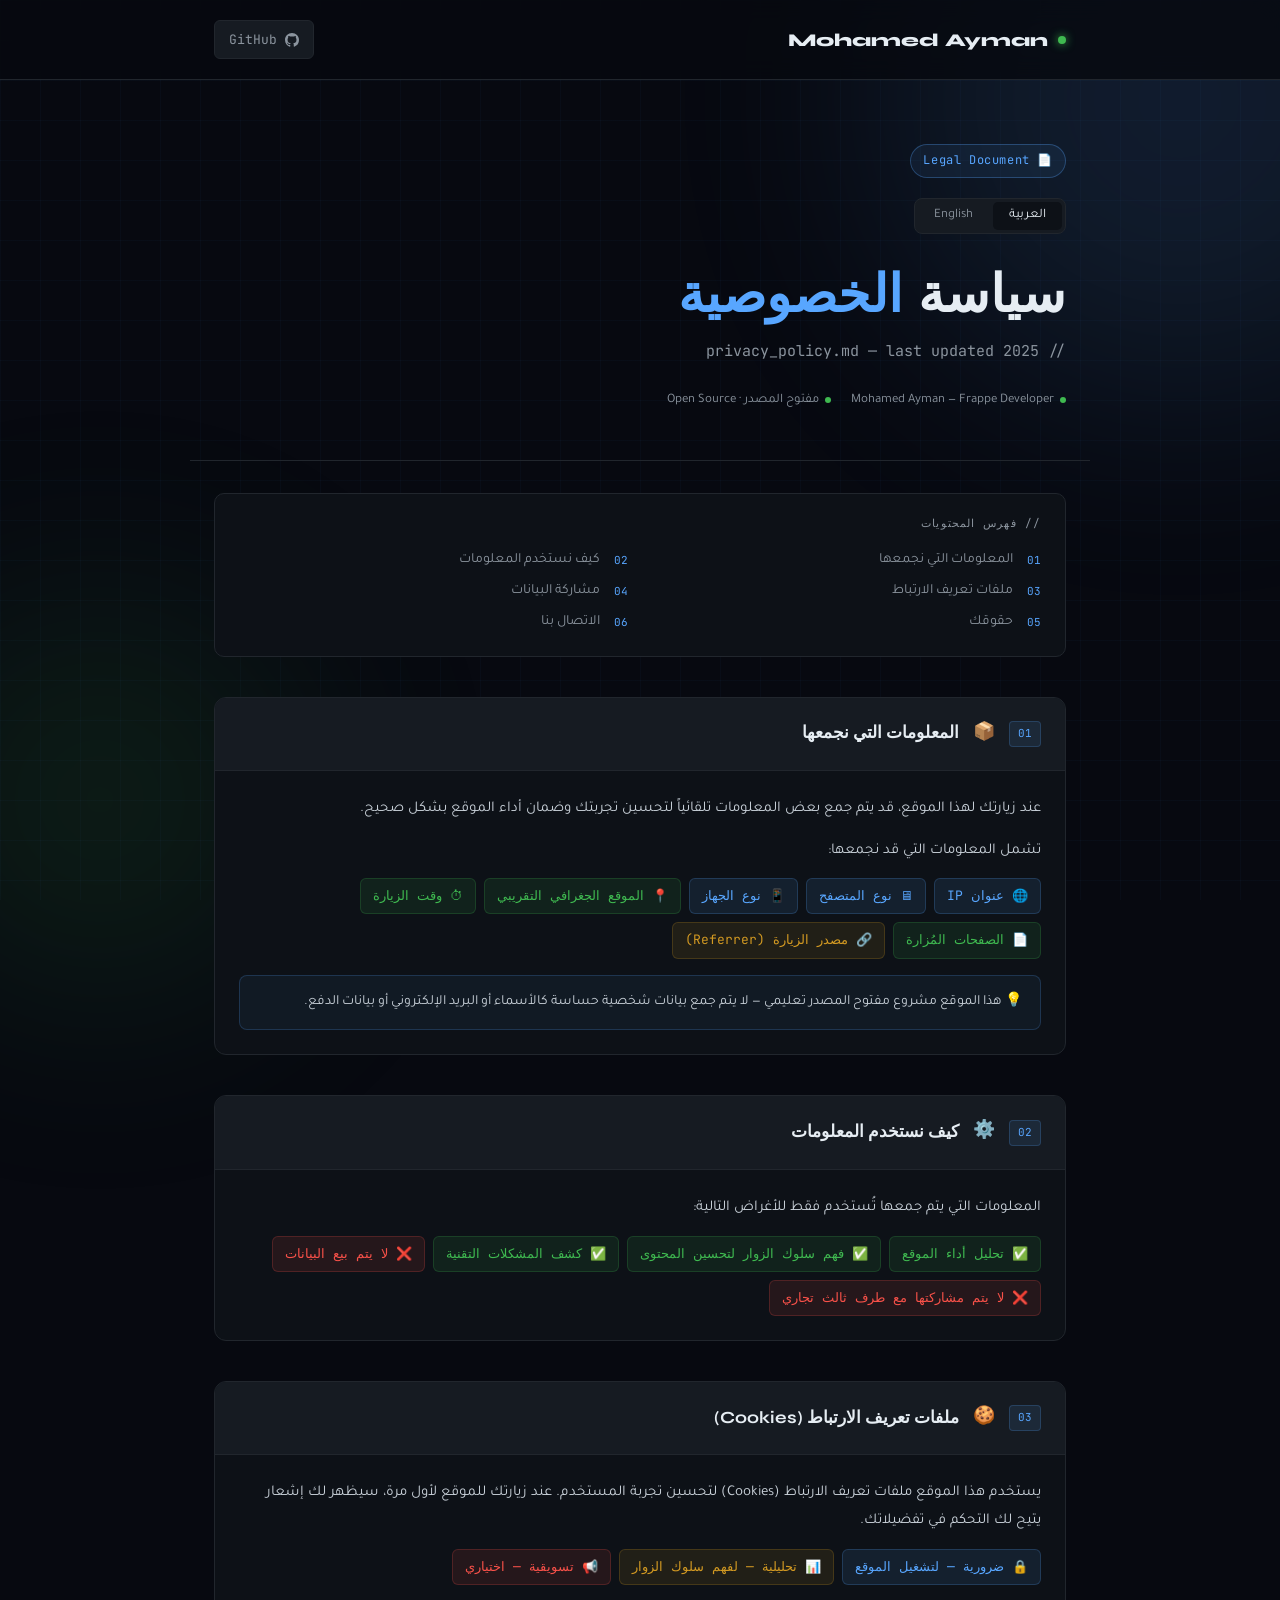
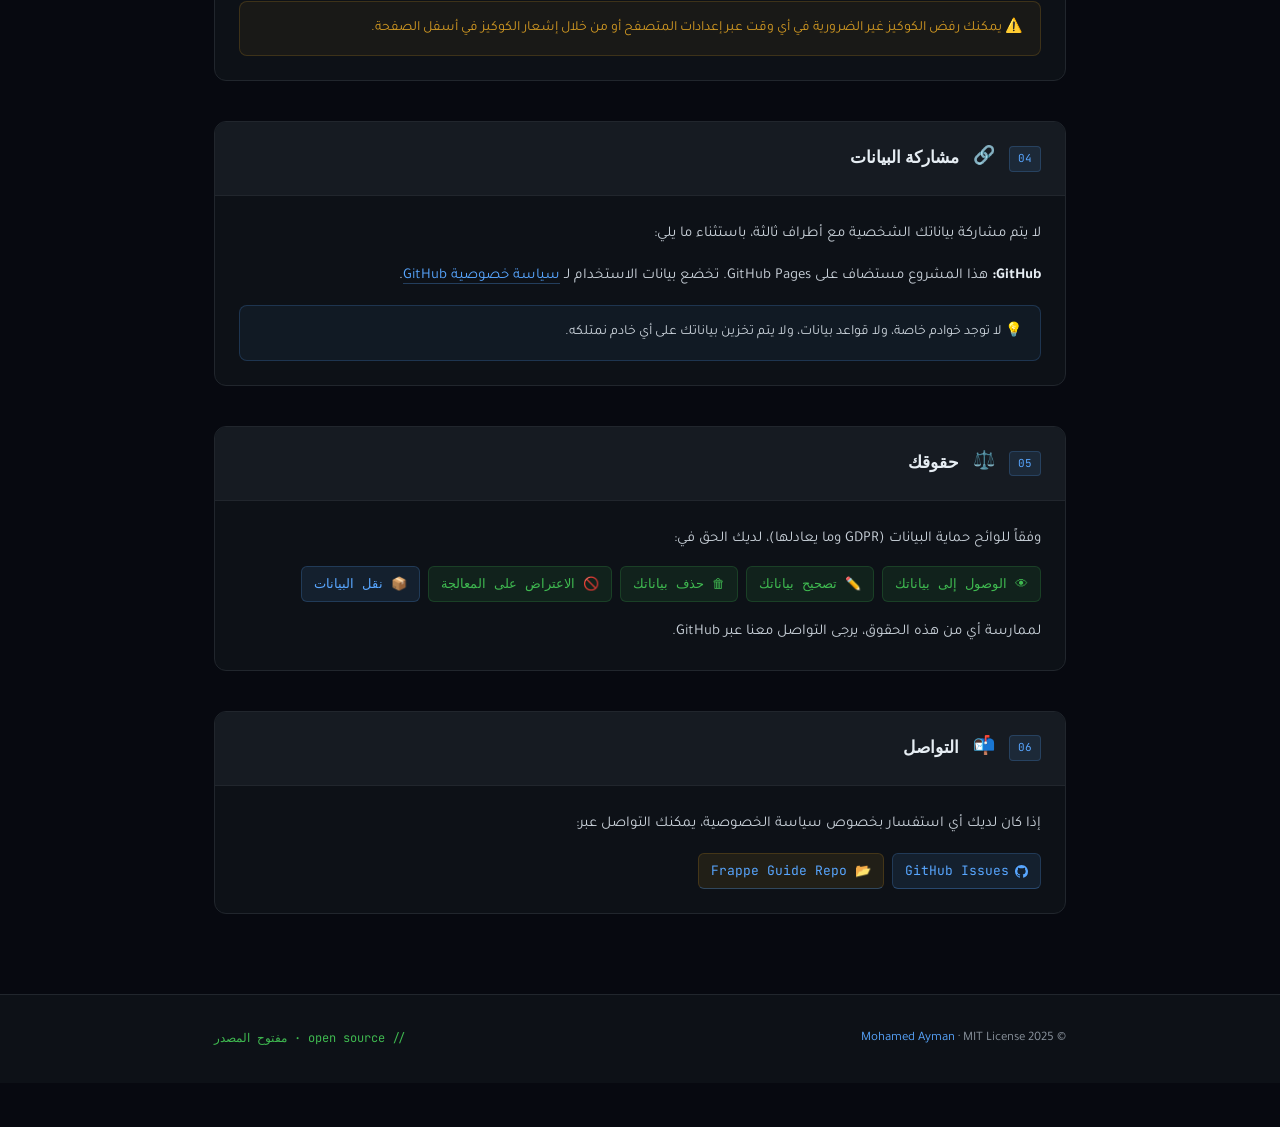
==== policy/policy.html @ d8e23734 "Create policy.html" ====
<!DOCTYPE html>
<html lang="ar" dir="rtl">
<head>
  <meta charset="UTF-8" />
  <meta name="viewport" content="width=device-width, initial-scale=1.0" />
  <title>سياسة الخصوصية | Privacy Policy — Mohamed Ayman</title>
  <link rel="preconnect" href="https://fonts.googleapis.com" />
  <link href="https://fonts.googleapis.com/css2?family=Tajawal:wght@300;400;500;700&family=Syne:wght@400;600;700;800&family=JetBrains+Mono:wght@400;500&display=swap" rel="stylesheet" />
  <style>
    :root {
      --bg:        #070910;
      --surface:   #0d1117;
      --surface2:  #161b22;
      --border:    #21262d;
      --accent:    #58a6ff;
      --accent2:   #3fb950;
      --gold:      #d29922;
      --text:      #e6edf3;
      --muted:     #8b949e;
      --danger:    #f85149;
    }

    *, *::before, *::after { box-sizing: border-box; margin: 0; padding: 0; }

    html { scroll-behavior: smooth; }

    body {
      background: var(--bg);
      color: var(--text);
      font-family: 'Tajawal', sans-serif;
      font-size: 16px;
      line-height: 1.8;
      min-height: 100vh;
      overflow-x: hidden;
    }

    /* ── Grid bg ── */
    body::before {
      content: '';
      position: fixed; inset: 0; z-index: 0;
      background-image:
        linear-gradient(rgba(88,166,255,.03) 1px, transparent 1px),
        linear-gradient(90deg, rgba(88,166,255,.03) 1px, transparent 1px);
      background-size: 40px 40px;
      pointer-events: none;
    }

    /* ── Glow orbs ── */
    .orb {
      position: fixed; border-radius: 50%;
      filter: blur(120px); opacity: .12;
      pointer-events: none; z-index: 0;
    }
    .orb-1 { width: 600px; height: 600px; background: var(--accent);  top: -200px; right: -200px; }
    .orb-2 { width: 400px; height: 400px; background: var(--accent2); bottom: -100px; left: -100px; }

    /* ── Header ── */
    header {
      position: relative; z-index: 10;
      border-bottom: 1px solid var(--border);
      background: rgba(7,9,16,.8);
      backdrop-filter: blur(12px);
      padding: 20px 0;
    }

    .header-inner {
      max-width: 900px; margin: 0 auto; padding: 0 24px;
      display: flex; align-items: center; justify-content: space-between;
    }

    .logo {
      font-family: 'Syne', sans-serif;
      font-weight: 800; font-size: 18px;
      color: var(--text);
      text-decoration: none;
      display: flex; align-items: center; gap: 10px;
    }
    .logo-dot {
      width: 8px; height: 8px; border-radius: 50%;
      background: var(--accent2);
      box-shadow: 0 0 10px var(--accent2);
      animation: pulse 2s infinite;
    }
    @keyframes pulse { 0%,100%{opacity:1} 50%{opacity:.4} }

    .gh-link {
      display: flex; align-items: center; gap: 8px;
      padding: 7px 14px; border-radius: 6px;
      border: 1px solid var(--border);
      background: var(--surface2);
      color: var(--muted);
      text-decoration: none;
      font-size: 13px;
      font-family: 'JetBrains Mono', monospace;
      transition: all .2s;
    }
    .gh-link:hover { color: var(--text); border-color: var(--accent); }

    /* ── Hero ── */
    .hero {
      position: relative; z-index: 1;
      max-width: 900px; margin: 0 auto;
      padding: 64px 24px 48px;
      border-bottom: 1px solid var(--border);
    }

    .hero-badge {
      display: inline-flex; align-items: center; gap: 8px;
      padding: 5px 12px; border-radius: 20px;
      border: 1px solid rgba(88,166,255,.3);
      background: rgba(88,166,255,.08);
      font-size: 12px; color: var(--accent);
      font-family: 'JetBrains Mono', monospace;
      margin-bottom: 20px;
      letter-spacing: .05em;
    }

    .hero h1 {
      font-family: 'Syne', sans-serif;
      font-size: clamp(32px, 5vw, 52px);
      font-weight: 800;
      line-height: 1.15;
      color: var(--text);
      margin-bottom: 12px;
    }
    .hero h1 span { color: var(--accent); }

    .hero-sub {
      font-size: 15px; color: var(--muted);
      font-family: 'JetBrains Mono', monospace;
      margin-bottom: 24px;
    }

    .hero-meta {
      display: flex; gap: 20px; flex-wrap: wrap;
      font-size: 13px; color: var(--muted);
    }
    .hero-meta span { display: flex; align-items: center; gap: 6px; }
    .hero-meta .dot { width: 6px; height: 6px; border-radius: 50%; background: var(--accent2); }

    /* ── Lang toggle ── */
    .lang-toggle {
      display: flex; gap: 4px;
      background: var(--surface2);
      border: 1px solid var(--border);
      border-radius: 8px; padding: 3px;
      width: fit-content; margin-bottom: 32px;
    }
    .lang-btn {
      padding: 6px 16px; border-radius: 5px;
      font-size: 13px; cursor: pointer;
      border: none; background: transparent;
      color: var(--muted);
      font-family: 'Tajawal', sans-serif;
      transition: all .2s;
    }
    .lang-btn.active { background: var(--surface); color: var(--text); }

    /* ── TOC ── */
    .toc {
      position: relative; z-index: 1;
      max-width: 900px; margin: 0 auto;
      padding: 32px 24px 0;
    }

    .toc-box {
      background: var(--surface);
      border: 1px solid var(--border);
      border-radius: 10px;
      padding: 20px 24px;
    }
    .toc-title {
      font-family: 'JetBrains Mono', monospace;
      font-size: 11px; color: var(--muted);
      letter-spacing: .1em; text-transform: uppercase;
      margin-bottom: 14px;
    }
    .toc-list {
      display: grid; grid-template-columns: 1fr 1fr;
      gap: 6px 24px; list-style: none;
    }
    @media(max-width:600px){ .toc-list{ grid-template-columns:1fr; } }
    .toc-list a {
      color: var(--muted); text-decoration: none;
      font-size: 14px; display: flex; align-items: center; gap: 8px;
      transition: color .2s;
    }
    .toc-list a:hover { color: var(--accent); }
    .toc-num {
      font-family: 'JetBrains Mono', monospace;
      font-size: 11px; color: var(--accent);
      min-width: 20px;
    }

    /* ── Content ── */
    .content {
      position: relative; z-index: 1;
      max-width: 900px; margin: 0 auto;
      padding: 40px 24px 80px;
      display: flex; flex-direction: column; gap: 40px;
    }

    .section {
      background: var(--surface);
      border: 1px solid var(--border);
      border-radius: 12px;
      overflow: hidden;
      transition: border-color .2s;
    }
    .section:hover { border-color: rgba(88,166,255,.3); }

    .section-header {
      display: flex; align-items: center; gap: 14px;
      padding: 20px 24px;
      border-bottom: 1px solid var(--border);
      background: var(--surface2);
    }
    .section-num {
      font-family: 'JetBrains Mono', monospace;
      font-size: 11px; color: var(--accent);
      background: rgba(88,166,255,.1);
      border: 1px solid rgba(88,166,255,.2);
      border-radius: 4px;
      padding: 2px 8px;
      flex-shrink: 0;
    }
    .section-title {
      font-family: 'Syne', sans-serif;
      font-size: 17px; font-weight: 700;
      color: var(--text);
    }
    .section-icon { font-size: 18px; flex-shrink: 0; }

    .section-body {
      padding: 24px;
      color: #c9d1d9;
      font-size: 15px;
      line-height: 1.85;
    }

    .section-body p + p { margin-top: 14px; }

    .section-body a {
      color: var(--accent);
      text-decoration: none;
      border-bottom: 1px solid rgba(88,166,255,.3);
      transition: border-color .2s;
    }
    .section-body a:hover { border-color: var(--accent); }

    .tag-list {
      display: flex; flex-wrap: wrap; gap: 8px;
      margin-top: 14px;
    }
    .tag {
      display: inline-flex; align-items: center; gap: 6px;
      padding: 5px 12px;
      border-radius: 6px;
      font-size: 13px;
      font-family: 'JetBrains Mono', monospace;
    }
    .tag-blue  { background: rgba(88,166,255,.1); color: var(--accent);  border: 1px solid rgba(88,166,255,.2); }
    .tag-green { background: rgba(63,185,80,.1);  color: var(--accent2); border: 1px solid rgba(63,185,80,.2);  }
    .tag-gold  { background: rgba(210,153,34,.1); color: var(--gold);    border: 1px solid rgba(210,153,34,.2); }
    .tag-red   { background: rgba(248,81,73,.1);  color: var(--danger);  border: 1px solid rgba(248,81,73,.2);  }

    .info-box {
      background: rgba(88,166,255,.06);
      border: 1px solid rgba(88,166,255,.2);
      border-radius: 8px;
      padding: 14px 18px;
      margin-top: 16px;
      font-size: 14px;
    }

    .warn-box {
      background: rgba(210,153,34,.06);
      border: 1px solid rgba(210,153,34,.2);
      border-radius: 8px;
      padding: 14px 18px;
      margin-top: 16px;
      font-size: 14px;
      color: #d29922;
    }

    /* ── Footer ── */
    footer {
      position: relative; z-index: 1;
      border-top: 1px solid var(--border);
      background: var(--surface);
    }
    .footer-inner {
      max-width: 900px; margin: 0 auto;
      padding: 32px 24px;
      display: flex; align-items: center; justify-content: space-between;
      flex-wrap: wrap; gap: 16px;
    }
    .footer-text { font-size: 13px; color: var(--muted); }
    .footer-text a { color: var(--accent); text-decoration: none; }

    /* ── Lang sections ── */
    [data-lang="en"] { display: none; }

    /* ── Scroll animation ── */
    .section {
      opacity: 0; transform: translateY(20px);
      animation: reveal .5s ease forwards;
    }
    .section:nth-child(1)  { animation-delay: .05s }
    .section:nth-child(2)  { animation-delay: .10s }
    .section:nth-child(3)  { animation-delay: .15s }
    .section:nth-child(4)  { animation-delay: .20s }
    .section:nth-child(5)  { animation-delay: .25s }
    .section:nth-child(6)  { animation-delay: .30s }
    .section:nth-child(7)  { animation-delay: .35s }
    .section:nth-child(8)  { animation-delay: .40s }

    @keyframes reveal { to { opacity:1; transform:translateY(0); } }
  </style>
</head>
<body>

<div class="orb orb-1"></div>
<div class="orb orb-2"></div>

<!-- Header -->
<header>
  <div class="header-inner">
    <a href="/" class="logo">
      <div class="logo-dot"></div>
      Mohamed Ayman
    </a>
    <a href="https://github.com/MikeeeDeV/Frappe-Web-Development-Guide" target="_blank" class="gh-link">
      <svg width="14" height="14" viewBox="0 0 16 16" fill="currentColor">
        <path d="M8 0C3.58 0 0 3.58 0 8c0 3.54 2.29 6.53 5.47 7.59.4.07.55-.17.55-.38 0-.19-.01-.82-.01-1.49-2.01.37-2.53-.49-2.69-.94-.09-.23-.48-.94-.82-1.13-.28-.15-.68-.52-.01-.53.63-.01 1.08.58 1.23.82.72 1.21 1.87.87 2.33.66.07-.52.28-.87.51-1.07-1.78-.2-3.64-.89-3.64-3.95 0-.87.31-1.59.82-2.15-.08-.2-.36-1.02.08-2.12 0 0 .67-.21 2.2.82.64-.18 1.32-.27 2-.27.68 0 1.36.09 2 .27 1.53-1.04 2.2-.82 2.2-.82.44 1.1.16 1.92.08 2.12.51.56.82 1.27.82 2.15 0 3.07-1.87 3.75-3.65 3.95.29.25.54.73.54 1.48 0 1.07-.01 1.93-.01 2.2 0 .21.15.46.55.38A8.013 8.013 0 0016 8c0-4.42-3.58-8-8-8z"/>
      </svg>
      GitHub
    </a>
  </div>
</header>

<!-- Hero -->
<div class="hero">
  <div class="hero-badge">📄 Legal Document</div>

  <!-- Lang toggle -->
  <div class="lang-toggle">
    <button class="lang-btn active" data-target="ar" onclick="setLang('ar')">العربية</button>
    <button class="lang-btn" data-target="en" onclick="setLang('en')">English</button>
  </div>

  <div data-lang="ar">
    <h1>سياسة <span>الخصوصية</span></h1>
    <p class="hero-sub">// privacy_policy.md — last updated 2025</p>
    <div class="hero-meta">
      <span><div class="dot"></div> Mohamed Ayman — Frappe Developer</span>
      <span><div class="dot"></div> مفتوح المصدر · Open Source</span>
    </div>
  </div>

  <div data-lang="en">
    <h1><span>Privacy</span> Policy</h1>
    <p class="hero-sub">// privacy_policy.md — last updated 2025</p>
    <div class="hero-meta">
      <span><div class="dot"></div> Mohamed Ayman — Frappe Developer</span>
      <span><div class="dot"></div> Open Source Project</span>
    </div>
  </div>
</div>

<!-- TOC -->
<div class="toc">
  <div class="toc-box">
    <div class="toc-title" data-lang="ar">// فهرس المحتويات</div>
    <div class="toc-title" data-lang="en" style="display:none">// table of contents</div>
    <ul class="toc-list">
      <li><a href="#s1"><span class="toc-num">01</span> <span data-lang="ar">المعلومات التي نجمعها</span><span data-lang="en">Information We Collect</span></a></li>
      <li><a href="#s2"><span class="toc-num">02</span> <span data-lang="ar">كيف نستخدم المعلومات</span><span data-lang="en">How We Use Information</span></a></li>
      <li><a href="#s3"><span class="toc-num">03</span> <span data-lang="ar">ملفات تعريف الارتباط</span><span data-lang="en">Cookies</span></a></li>
      <li><a href="#s4"><span class="toc-num">04</span> <span data-lang="ar">مشاركة البيانات</span><span data-lang="en">Data Sharing</span></a></li>
      <li><a href="#s5"><span class="toc-num">05</span> <span data-lang="ar">حقوقك</span><span data-lang="en">Your Rights</span></a></li>
      <li><a href="#s6"><span class="toc-num">06</span> <span data-lang="ar">الاتصال بنا</span><span data-lang="en">Contact</span></a></li>
    </ul>
  </div>
</div>

<!-- Content -->
<main class="content">

  <!-- 01 -->
  <div class="section" id="s1">
    <div class="section-header">
      <span class="section-num">01</span>
      <span class="section-icon">📦</span>
      <h2 class="section-title">
        <span data-lang="ar">المعلومات التي نجمعها</span>
        <span data-lang="en">Information We Collect</span>
      </h2>
    </div>
    <div class="section-body">
      <div data-lang="ar">
        <p>عند زيارتك لهذا الموقع، قد يتم جمع بعض المعلومات تلقائياً لتحسين تجربتك وضمان أداء الموقع بشكل صحيح.</p>
        <p>تشمل المعلومات التي قد نجمعها:</p>
        <div class="tag-list">
          <span class="tag tag-blue">🌐 عنوان IP</span>
          <span class="tag tag-blue">🖥 نوع المتصفح</span>
          <span class="tag tag-blue">📱 نوع الجهاز</span>
          <span class="tag tag-green">📍 الموقع الجغرافي التقريبي</span>
          <span class="tag tag-green">⏱ وقت الزيارة</span>
          <span class="tag tag-green">📄 الصفحات المُزارة</span>
          <span class="tag tag-gold">🔗 مصدر الزيارة (Referrer)</span>
        </div>
        <div class="info-box">
          💡 هذا الموقع مشروع مفتوح المصدر تعليمي — لا يتم جمع بيانات شخصية حساسة كالأسماء أو البريد الإلكتروني أو بيانات الدفع.
        </div>
      </div>
      <div data-lang="en">
        <p>When you visit this website, some information may be collected automatically to improve your experience and ensure the site functions correctly.</p>
        <p>Information that may be collected includes:</p>
        <div class="tag-list">
          <span class="tag tag-blue">🌐 IP Address</span>
          <span class="tag tag-blue">🖥 Browser Type</span>
          <span class="tag tag-blue">📱 Device Type</span>
          <span class="tag tag-green">📍 Approximate Location</span>
          <span class="tag tag-green">⏱ Visit Time</span>
          <span class="tag tag-green">📄 Pages Visited</span>
          <span class="tag tag-gold">🔗 Referrer Source</span>
        </div>
        <div class="info-box">
          💡 This is an open-source educational project — no sensitive personal data such as names, emails, or payment details is collected.
        </div>
      </div>
    </div>
  </div>

  <!-- 02 -->
  <div class="section" id="s2">
    <div class="section-header">
      <span class="section-num">02</span>
      <span class="section-icon">⚙️</span>
      <h2 class="section-title">
        <span data-lang="ar">كيف نستخدم المعلومات</span>
        <span data-lang="en">How We Use Information</span>
      </h2>
    </div>
    <div class="section-body">
      <div data-lang="ar">
        <p>المعلومات التي يتم جمعها تُستخدم فقط للأغراض التالية:</p>
        <div class="tag-list">
          <span class="tag tag-green">✅ تحليل أداء الموقع</span>
          <span class="tag tag-green">✅ فهم سلوك الزوار لتحسين المحتوى</span>
          <span class="tag tag-green">✅ كشف المشكلات التقنية</span>
          <span class="tag tag-red">❌ لا يتم بيع البيانات</span>
          <span class="tag tag-red">❌ لا يتم مشاركتها مع طرف ثالث تجاري</span>
        </div>
      </div>
      <div data-lang="en">
        <p>Collected information is used only for the following purposes:</p>
        <div class="tag-list">
          <span class="tag tag-green">✅ Analyzing site performance</span>
          <span class="tag tag-green">✅ Understanding visitor behavior to improve content</span>
          <span class="tag tag-green">✅ Detecting technical issues</span>
          <span class="tag tag-red">❌ Data is never sold</span>
          <span class="tag tag-red">❌ Not shared with commercial third parties</span>
        </div>
      </div>
    </div>
  </div>

  <!-- 03 -->
  <div class="section" id="s3">
    <div class="section-header">
      <span class="section-num">03</span>
      <span class="section-icon">🍪</span>
      <h2 class="section-title">
        <span data-lang="ar">ملفات تعريف الارتباط (Cookies)</span>
        <span data-lang="en">Cookies</span>
      </h2>
    </div>
    <div class="section-body">
      <div data-lang="ar">
        <p>يستخدم هذا الموقع ملفات تعريف الارتباط (Cookies) لتحسين تجربة المستخدم. عند زيارتك للموقع لأول مرة، سيظهر لك إشعار يتيح لك التحكم في تفضيلاتك.</p>
        <div class="tag-list">
          <span class="tag tag-blue">🔒 ضرورية — لتشغيل الموقع</span>
          <span class="tag tag-gold">📊 تحليلية — لفهم سلوك الزوار</span>
          <span class="tag tag-red">📢 تسويقية — اختياري</span>
        </div>
        <div class="warn-box">
          ⚠️ يمكنك رفض الكوكيز غير الضرورية في أي وقت عبر إعدادات المتصفح أو من خلال إشعار الكوكيز في أسفل الصفحة.
        </div>
      </div>
      <div data-lang="en">
        <p>This website uses cookies to enhance the user experience. When you first visit, a notice will appear allowing you to control your preferences.</p>
        <div class="tag-list">
          <span class="tag tag-blue">🔒 Necessary — for site operation</span>
          <span class="tag tag-gold">📊 Analytics — for understanding visitors</span>
          <span class="tag tag-red">📢 Marketing — optional</span>
        </div>
        <div class="warn-box">
          ⚠️ You can reject non-essential cookies at any time via your browser settings or through the cookie notice at the bottom of the page.
        </div>
      </div>
    </div>
  </div>

  <!-- 04 -->
  <div class="section" id="s4">
    <div class="section-header">
      <span class="section-num">04</span>
      <span class="section-icon">🔗</span>
      <h2 class="section-title">
        <span data-lang="ar">مشاركة البيانات</span>
        <span data-lang="en">Data Sharing</span>
      </h2>
    </div>
    <div class="section-body">
      <div data-lang="ar">
        <p>لا يتم مشاركة بياناتك الشخصية مع أطراف ثالثة، باستثناء ما يلي:</p>
        <p><strong style="color:var(--text)">GitHub:</strong> هذا المشروع مستضاف على GitHub Pages. تخضع بيانات الاستخدام لـ <a href="https://docs.github.com/en/site-policy/privacy-policies/github-privacy-statement" target="_blank">سياسة خصوصية GitHub</a>.</p>
        <div class="info-box">
          💡 لا توجد خوادم خاصة، ولا قواعد بيانات، ولا يتم تخزين بياناتك على أي خادم نمتلكه.
        </div>
      </div>
      <div data-lang="en">
        <p>Your personal data is not shared with third parties, except for the following:</p>
        <p><strong style="color:var(--text)">GitHub:</strong> This project is hosted on GitHub Pages. Usage data is subject to <a href="https://docs.github.com/en/site-policy/privacy-policies/github-privacy-statement" target="_blank">GitHub's Privacy Statement</a>.</p>
        <div class="info-box">
          💡 No private servers, no databases — your data is not stored on any server we own.
        </div>
      </div>
    </div>
  </div>

  <!-- 05 -->
  <div class="section" id="s5">
    <div class="section-header">
      <span class="section-num">05</span>
      <span class="section-icon">⚖️</span>
      <h2 class="section-title">
        <span data-lang="ar">حقوقك</span>
        <span data-lang="en">Your Rights</span>
      </h2>
    </div>
    <div class="section-body">
      <div data-lang="ar">
        <p>وفقاً للوائح حماية البيانات (GDPR وما يعادلها)، لديك الحق في:</p>
        <div class="tag-list">
          <span class="tag tag-green">👁 الوصول إلى بياناتك</span>
          <span class="tag tag-green">✏️ تصحيح بياناتك</span>
          <span class="tag tag-green">🗑 حذف بياناتك</span>
          <span class="tag tag-green">🚫 الاعتراض على المعالجة</span>
          <span class="tag tag-blue">📦 نقل البيانات</span>
        </div>
        <p style="margin-top:16px">لممارسة أي من هذه الحقوق، يرجى التواصل معنا عبر GitHub.</p>
      </div>
      <div data-lang="en">
        <p>Under data protection regulations (GDPR and equivalents), you have the right to:</p>
        <div class="tag-list">
          <span class="tag tag-green">👁 Access your data</span>
          <span class="tag tag-green">✏️ Correct your data</span>
          <span class="tag tag-green">🗑 Delete your data</span>
          <span class="tag tag-green">🚫 Object to processing</span>
          <span class="tag tag-blue">📦 Data portability</span>
        </div>
        <p style="margin-top:16px">To exercise any of these rights, please contact us via GitHub.</p>
      </div>
    </div>
  </div>

  <!-- 06 -->
  <div class="section" id="s6">
    <div class="section-header">
      <span class="section-num">06</span>
      <span class="section-icon">📬</span>
      <h2 class="section-title">
        <span data-lang="ar">التواصل</span>
        <span data-lang="en">Contact</span>
      </h2>
    </div>
    <div class="section-body">
      <div data-lang="ar">
        <p>إذا كان لديك أي استفسار بخصوص سياسة الخصوصية، يمكنك التواصل عبر:</p>
        <div class="tag-list" style="margin-top:16px">
          <a href="https://github.com/MikeeeDeV/Frappe-Web-Development-Guide/issues" target="_blank" class="tag tag-blue" style="text-decoration:none">
            <svg width="13" height="13" viewBox="0 0 16 16" fill="currentColor"><path d="M8 0C3.58 0 0 3.58 0 8c0 3.54 2.29 6.53 5.47 7.59.4.07.55-.17.55-.38 0-.19-.01-.82-.01-1.49-2.01.37-2.53-.49-2.69-.94-.09-.23-.48-.94-.82-1.13-.28-.15-.68-.52-.01-.53.63-.01 1.08.58 1.23.82.72 1.21 1.87.87 2.33.66.07-.52.28-.87.51-1.07-1.78-.2-3.64-.89-3.64-3.95 0-.87.31-1.59.82-2.15-.08-.2-.36-1.02.08-2.12 0 0 .67-.21 2.2.82.64-.18 1.32-.27 2-.27.68 0 1.36.09 2 .27 1.53-1.04 2.2-.82 2.2-.82.44 1.1.16 1.92.08 2.12.51.56.82 1.27.82 2.15 0 3.07-1.87 3.75-3.65 3.95.29.25.54.73.54 1.48 0 1.07-.01 1.93-.01 2.2 0 .21.15.46.55.38A8.013 8.013 0 0016 8c0-4.42-3.58-8-8-8z"/></svg>
            GitHub Issues
          </a>
          <a href="https://github.com/MikeeeDeV/Frappe-Web-Development-Guide" target="_blank" class="tag tag-gold" style="text-decoration:none">
            📂 Frappe Guide Repo
          </a>
        </div>
      </div>
      <div data-lang="en">
        <p>If you have any questions about this privacy policy, you can reach out via:</p>
        <div class="tag-list" style="margin-top:16px">
          <a href="https://github.com/MikeeeDeV/Frappe-Web-Development-Guide/issues" target="_blank" class="tag tag-blue" style="text-decoration:none">
            <svg width="13" height="13" viewBox="0 0 16 16" fill="currentColor"><path d="M8 0C3.58 0 0 3.58 0 8c0 3.54 2.29 6.53 5.47 7.59.4.07.55-.17.55-.38 0-.19-.01-.82-.01-1.49-2.01.37-2.53-.49-2.69-.94-.09-.23-.48-.94-.82-1.13-.28-.15-.68-.52-.01-.53.63-.01 1.08.58 1.23.82.72 1.21 1.87.87 2.33.66.07-.52.28-.87.51-1.07-1.78-.2-3.64-.89-3.64-3.95 0-.87.31-1.59.82-2.15-.08-.2-.36-1.02.08-2.12 0 0 .67-.21 2.2.82.64-.18 1.32-.27 2-.27.68 0 1.36.09 2 .27 1.53-1.04 2.2-.82 2.2-.82.44 1.1.16 1.92.08 2.12.51.56.82 1.27.82 2.15 0 3.07-1.87 3.75-3.65 3.95.29.25.54.73.54 1.48 0 1.07-.01 1.93-.01 2.2 0 .21.15.46.55.38A8.013 8.013 0 0016 8c0-4.42-3.58-8-8-8z"/></svg>
            GitHub Issues
          </a>
          <a href="https://github.com/MikeeeDeV/Frappe-Web-Development-Guide" target="_blank" class="tag tag-gold" style="text-decoration:none">
            📂 Frappe Guide Repo
          </a>
        </div>
      </div>
    </div>
  </div>

</main>

<!-- Footer -->
<footer>
  <div class="footer-inner">
    <span class="footer-text">
      © 2025 <a href="https://github.com/MikeeeDeV">Mohamed Ayman</a> · MIT License
    </span>
    <span class="footer-text" style="font-family:'JetBrains Mono',monospace;font-size:12px;color:#3fb950">
      // open source · مفتوح المصدر
    </span>
  </div>
</footer>

<script>
  function setLang(lang) {
    // Show/hide lang-specific blocks (only direct [data-lang] children, not nested shared elements)
    document.querySelectorAll('[data-lang]').forEach(el => {
      // Only toggle if element itself has data-lang (not inherited)
      if (el.hasAttribute('data-lang')) {
        const show = el.getAttribute('data-lang') === lang;
        el.style.display = show ? '' : 'none';
      }
    });

    // Active button
    document.querySelectorAll('.lang-btn').forEach(btn => {
      btn.classList.toggle('active', btn.getAttribute('data-target') === lang);
    });

    // RTL/LTR
    document.documentElement.dir  = lang === 'ar' ? 'rtl' : 'ltr';
    document.documentElement.lang = lang;

    // Save preference
    localStorage.setItem('lang_pref', lang);
  }

  // On load — restore preference or default to ar
  (function() {
    const saved = localStorage.getItem('lang_pref') || 'ar';
    setLang(saved);
  })();
</script>
</body>
</html>
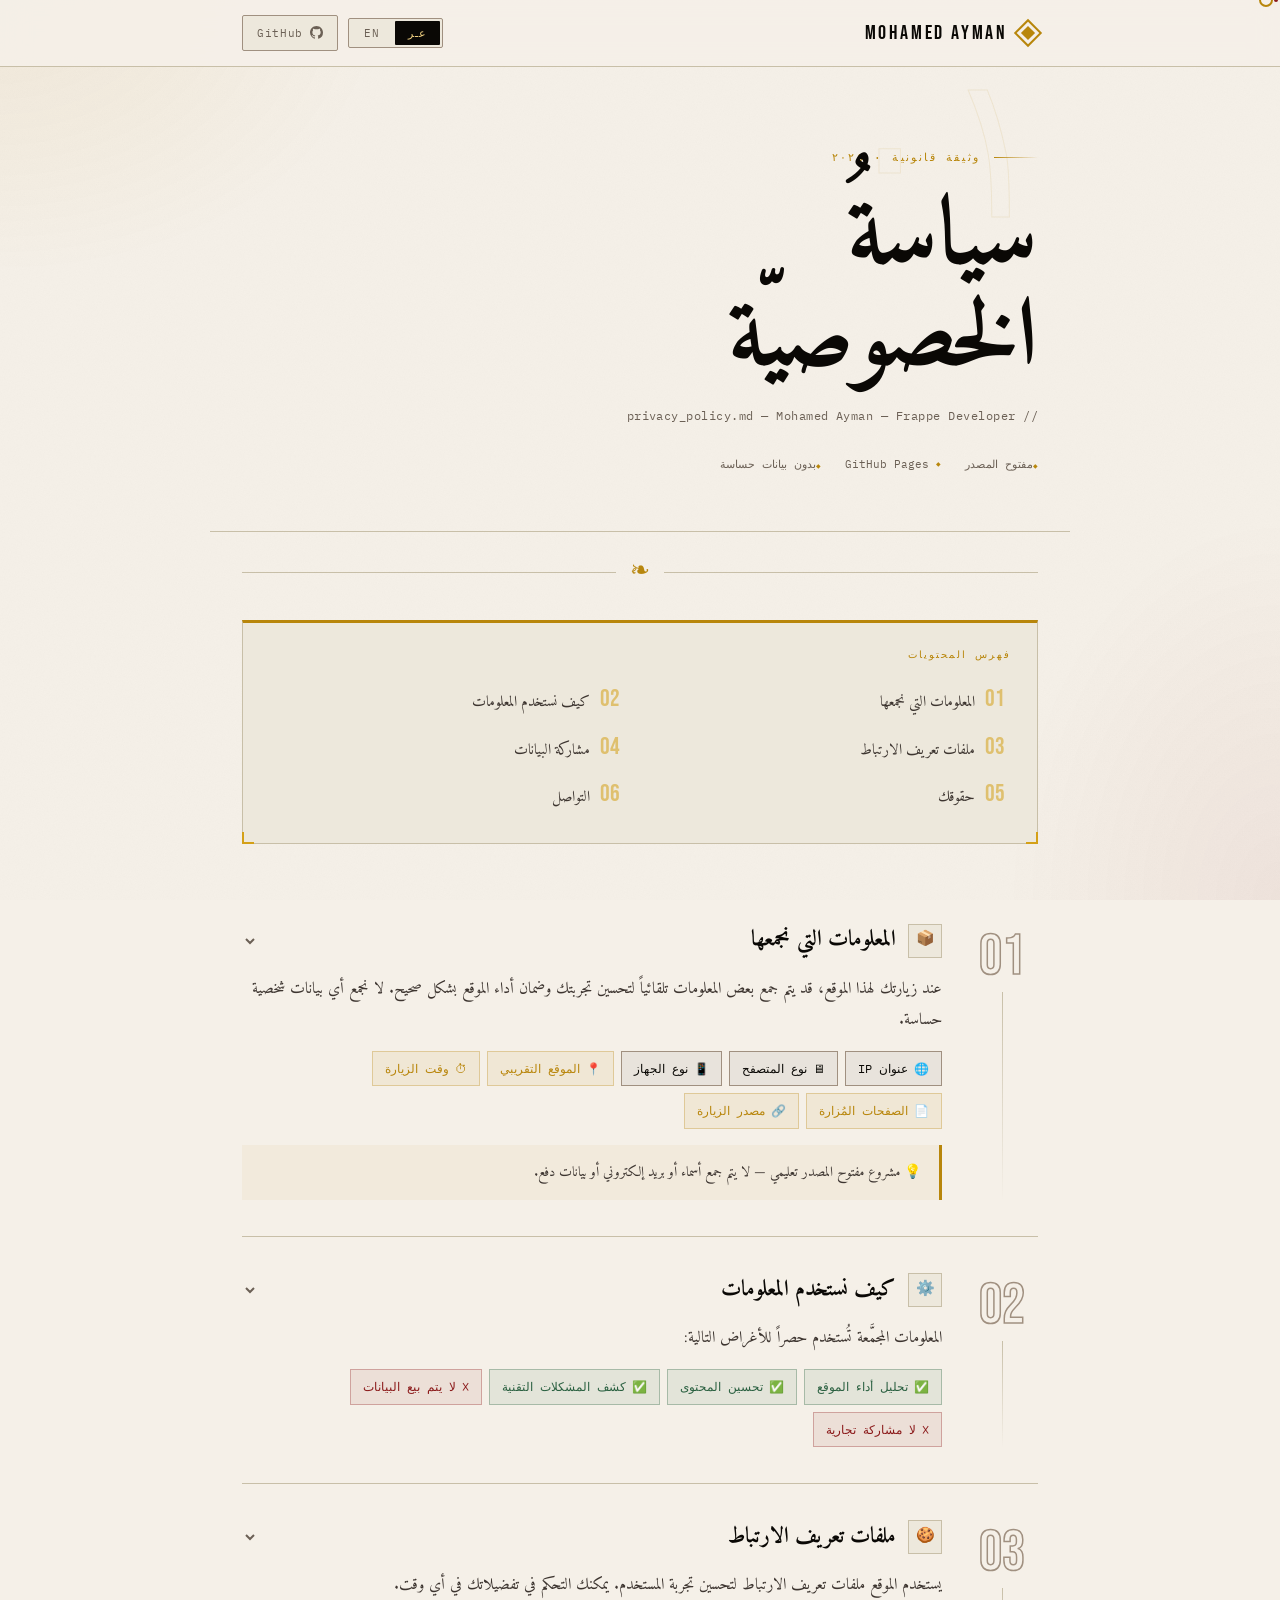
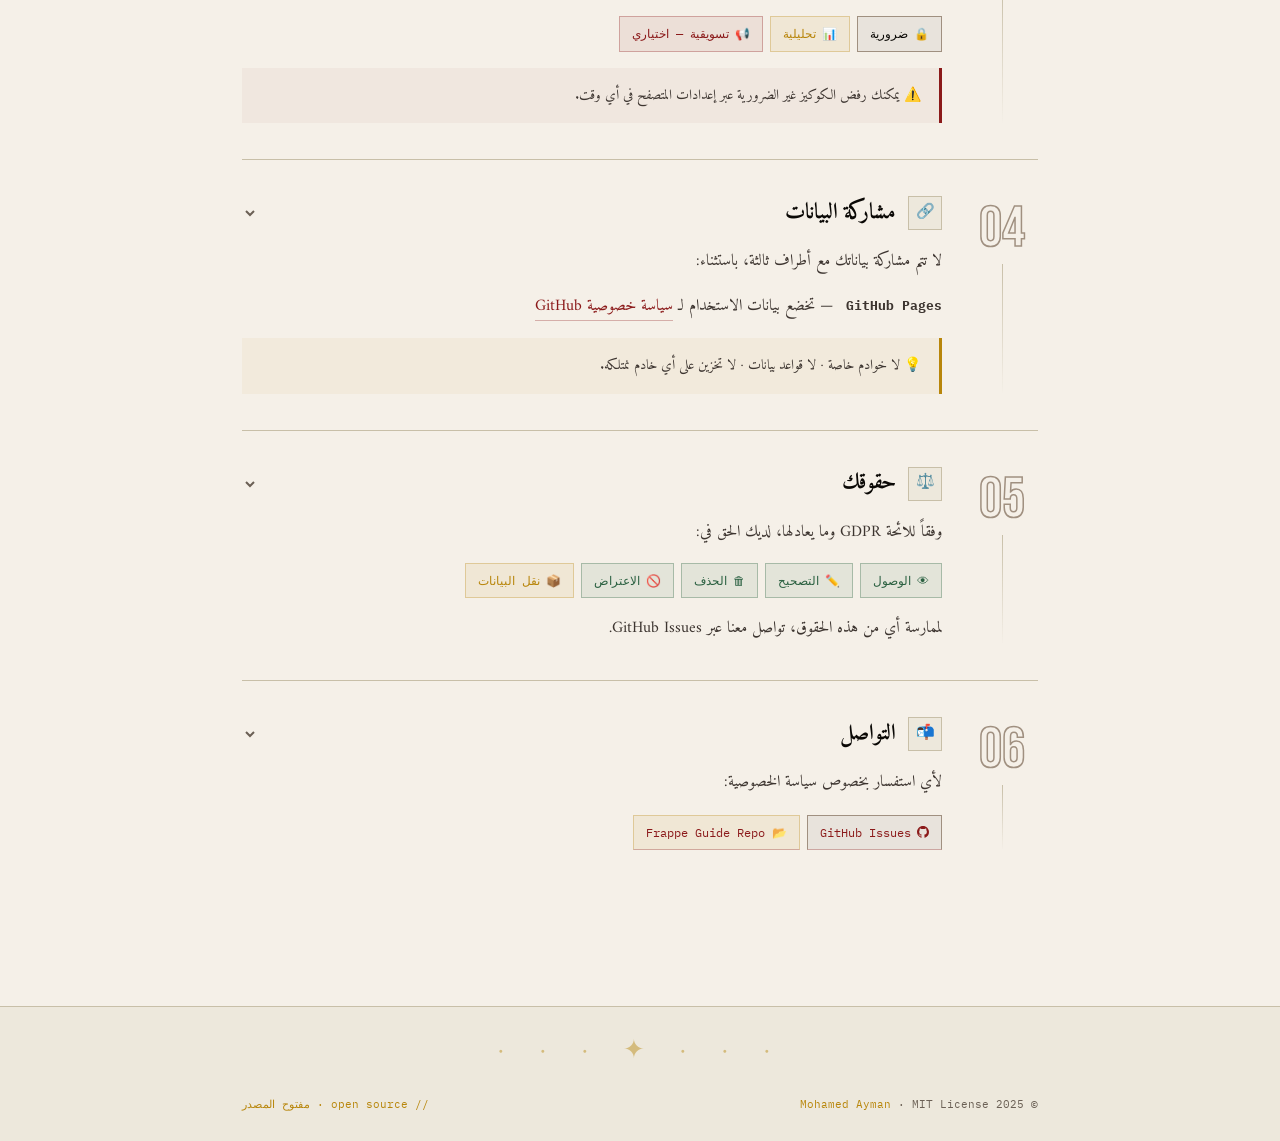
==== commit 64897212: "Update policy.html" ====
--- a/policy/policy.html
+++ b/policy/policy.html
@@ -3,651 +3,735 @@
 <head>
   <meta charset="UTF-8" />
   <meta name="viewport" content="width=device-width, initial-scale=1.0" />
-  <title>سياسة الخصوصية | Privacy Policy — Mohamed Ayman</title>
+  <title>سياسة الخصوصية — Mohamed Ayman</title>
+  <meta name="description" content="سياسة الخصوصية — Mohamed Ayman" />
+  <meta name="keywords" content="سياسة الخصوصية, Mohamed Ayman" />
+  <meta name="author" content="Mohamed Ayman" />
+  <meta name="robots" content="index, follow" />
+  <meta name="theme-color" content="#0a0805" />
+  <meta name="twitter:card" content="summary_large_image" />
+  <meta name="twitter:title" content="سياسة الخصوصية — Mohamed Ayman" />
+  <meta name="twitter:description" content="سياسة الخصوصية — Mohamed Ayman" />
+  <meta property="og:type" content="website" />
+  <meta property="og:title" content="سياسة الخصوصية — Mohamed Ayman" />
+  <meta property="og:description" content="سياسة الخصوصية — Mohamed Ayman" />
+  <meta property="og:image" content="/og.jpg" />
+  <link rel="icon" type="image/x-icon" href="Till bunny icon.ico" />
   <link rel="preconnect" href="https://fonts.googleapis.com" />
-  <link href="https://fonts.googleapis.com/css2?family=Tajawal:wght@300;400;500;700&family=Syne:wght@400;600;700;800&family=JetBrains+Mono:wght@400;500&display=swap" rel="stylesheet" />
+  <link href="https://fonts.googleapis.com/css2?family=Amiri:ital,wght@0,400;0,700;1,400&family=Bebas+Neue&family=IBM+Plex+Mono:wght@400;500;600&family=Playfair+Display:ital,wght@0,700;1,900&display=swap" rel="stylesheet" />
   <style>
     :root {
-      --bg:        #070910;
-      --surface:   #0d1117;
-      --surface2:  #161b22;
-      --border:    #21262d;
-      --accent:    #58a6ff;
-      --accent2:   #3fb950;
-      --gold:      #d29922;
-      --text:      #e6edf3;
-      --muted:     #8b949e;
-      --danger:    #f85149;
+      --ink:        #0a0805;
+      --paper:      #f5f0e8;
+      --paper2:     #ede8dc;
+      --paper3:     #e2ddd0;
+      --gold:       #b8860b;
+      --gold-light: #d4a017;
+      --gold-pale:  #f0d080;
+      --crimson:    #8b1a1a;
+      --muted:      #6b6055;
+      --border:     #c8bfa8;
+      --border-dark:#a09080;
+      --text:       #1a1510;
+      --text2:      #3d3530;
     }
 
     *, *::before, *::after { box-sizing: border-box; margin: 0; padding: 0; }
-
     html { scroll-behavior: smooth; }
 
+    /* ── Custom cursor ── */
+    * { cursor: none !important; }
+    #cur {
+      position: fixed; z-index: 9999; pointer-events: none;
+      width: 14px; height: 14px;
+      border: 2px solid var(--gold);
+      border-radius: 50%;
+      transform: translate(-50%,-50%);
+      transition: transform .15s, border-color .2s;
+    }
+    #cur.h { transform: translate(-50%,-50%) scale(2.2); border-color: var(--crimson); opacity: .5; }
+    #cur-dot {
+      position: fixed; z-index: 9999; pointer-events: none;
+      width: 4px; height: 4px;
+      background: var(--crimson);
+      border-radius: 50%;
+      transform: translate(-50%,-50%);
+    }
+
     body {
-      background: var(--bg);
+      background: var(--paper);
       color: var(--text);
-      font-family: 'Tajawal', sans-serif;
-      font-size: 16px;
-      line-height: 1.8;
+      font-family: 'Amiri', serif;
+      font-size: 17px; line-height: 1.9;
       min-height: 100vh;
       overflow-x: hidden;
     }
 
-    /* ── Grid bg ── */
+    /* Paper noise */
     body::before {
       content: '';
-      position: fixed; inset: 0; z-index: 0;
-      background-image:
-        linear-gradient(rgba(88,166,255,.03) 1px, transparent 1px),
-        linear-gradient(90deg, rgba(88,166,255,.03) 1px, transparent 1px);
-      background-size: 40px 40px;
-      pointer-events: none;
-    }
-
-    /* ── Glow orbs ── */
-    .orb {
-      position: fixed; border-radius: 50%;
-      filter: blur(120px); opacity: .12;
-      pointer-events: none; z-index: 0;
-    }
-    .orb-1 { width: 600px; height: 600px; background: var(--accent);  top: -200px; right: -200px; }
-    .orb-2 { width: 400px; height: 400px; background: var(--accent2); bottom: -100px; left: -100px; }
-
-    /* ── Header ── */
+      position: fixed; inset: 0; z-index: 0; pointer-events: none;
+      background-image: url("data:image/svg+xml,%3Csvg xmlns='http://www.w3.org/2000/svg' width='200' height='200'%3E%3Cfilter id='f'%3E%3CfeTurbulence type='fractalNoise' baseFrequency='0.85' numOctaves='4' stitchTiles='stitch'/%3E%3CfeColorMatrix type='saturate' values='0'/%3E%3C/filter%3E%3Crect width='200' height='200' filter='url(%23f)' opacity='.035'/%3E%3C/svg%3E");
+      opacity: 1;
+    }
+
+    /* Ambient glow */
+    body::after {
+      content: ''; position: fixed; inset: 0; z-index: 0; pointer-events: none;
+      background:
+        radial-gradient(ellipse 700px 500px at 0% 0%,   rgba(184,134,11,.07) 0%, transparent 55%),
+        radial-gradient(ellipse 500px 700px at 100% 100%, rgba(139,26,26,.06) 0%, transparent 55%);
+    }
+
+    /* Progress */
+    #prog {
+      position: fixed; top: 0; left: 0; z-index: 200;
+      height: 2px; width: 0%;
+      background: linear-gradient(90deg, var(--crimson), var(--gold-light));
+      transition: width .1s linear;
+    }
+
+    /* ════════ HEADER ════════ */
     header {
-      position: relative; z-index: 10;
+      position: sticky; top: 0; z-index: 100;
+      background: rgba(245,240,232,.94);
+      backdrop-filter: blur(14px);
       border-bottom: 1px solid var(--border);
-      background: rgba(7,9,16,.8);
-      backdrop-filter: blur(12px);
-      padding: 20px 0;
-    }
-
-    .header-inner {
-      max-width: 900px; margin: 0 auto; padding: 0 24px;
+      padding: 14px 0;
+    }
+    .h-in {
+      max-width: 860px; margin: 0 auto; padding: 0 32px;
       display: flex; align-items: center; justify-content: space-between;
     }
-
     .logo {
-      font-family: 'Syne', sans-serif;
-      font-weight: 800; font-size: 18px;
-      color: var(--text);
-      text-decoration: none;
+      font-family: 'Bebas Neue', sans-serif;
+      font-size: 20px; letter-spacing: .14em;
+      color: var(--ink); text-decoration: none;
       display: flex; align-items: center; gap: 10px;
     }
-    .logo-dot {
-      width: 8px; height: 8px; border-radius: 50%;
-      background: var(--accent2);
-      box-shadow: 0 0 10px var(--accent2);
-      animation: pulse 2s infinite;
-    }
-    @keyframes pulse { 0%,100%{opacity:1} 50%{opacity:.4} }
-
-    .gh-link {
-      display: flex; align-items: center; gap: 8px;
-      padding: 7px 14px; border-radius: 6px;
-      border: 1px solid var(--border);
-      background: var(--surface2);
-      color: var(--muted);
-      text-decoration: none;
-      font-size: 13px;
-      font-family: 'JetBrains Mono', monospace;
+    .logo-gem {
+      width: 20px; height: 20px;
+      border: 2px solid var(--gold);
+      transform: rotate(45deg);
+      position: relative; flex-shrink: 0;
+    }
+    .logo-gem::after {
+      content: ''; position: absolute; inset: 3px;
+      background: var(--gold);
+    }
+    .h-r { display: flex; align-items: center; gap: 10px; }
+
+    .lt {
+      display: flex; gap: 2px;
+      border: 1px solid var(--border-dark);
+      border-radius: 2px; padding: 2px;
+      background: var(--paper2);
+    }
+    .lb {
+      padding: 5px 13px; border-radius: 1px;
+      font-family: 'IBM Plex Mono', monospace;
+      font-size: 11px; letter-spacing: .1em;
+      border: none; background: transparent;
+      color: var(--muted); transition: all .2s;
+    }
+    .lb.active { background: var(--ink); color: var(--gold-pale); }
+
+    .gh {
+      display: flex; align-items: center; gap: 7px;
+      padding: 7px 14px;
+      border: 1px solid var(--border-dark);
+      border-radius: 2px; background: var(--paper2);
+      color: var(--muted); text-decoration: none;
+      font-family: 'IBM Plex Mono', monospace;
+      font-size: 11px; letter-spacing: .06em;
       transition: all .2s;
     }
-    .gh-link:hover { color: var(--text); border-color: var(--accent); }
-
-    /* ── Hero ── */
+    .gh:hover { background: var(--ink); color: var(--gold-pale); border-color: var(--ink); }
+
+    /* ════════ HERO ════════ */
     .hero {
       position: relative; z-index: 1;
-      max-width: 900px; margin: 0 auto;
-      padding: 64px 24px 48px;
+      max-width: 860px; margin: 0 auto;
+      padding: 80px 32px 56px;
       border-bottom: 1px solid var(--border);
-    }
-
-    .hero-badge {
-      display: inline-flex; align-items: center; gap: 8px;
-      padding: 5px 12px; border-radius: 20px;
-      border: 1px solid rgba(88,166,255,.3);
-      background: rgba(88,166,255,.08);
-      font-size: 12px; color: var(--accent);
-      font-family: 'JetBrains Mono', monospace;
-      margin-bottom: 20px;
-      letter-spacing: .05em;
-    }
-
-    .hero h1 {
-      font-family: 'Syne', sans-serif;
-      font-size: clamp(32px, 5vw, 52px);
-      font-weight: 800;
-      line-height: 1.15;
-      color: var(--text);
-      margin-bottom: 12px;
-    }
-    .hero h1 span { color: var(--accent); }
+      overflow: hidden;
+    }
+    .hero-ghost {
+      position: absolute; top: -10px;
+      font-family: 'Bebas Neue', sans-serif;
+      font-size: 200px; line-height: 1;
+      color: transparent;
+      -webkit-text-stroke: 1px rgba(184,134,11,.1);
+      pointer-events: none; user-select: none;
+      letter-spacing: -.01em;
+    }
+    [dir="rtl"] .hero-ghost { right: 24px; }
+    [dir="ltr"] .hero-ghost { left: 24px; }
+
+    .eyebrow {
+      display: flex; align-items: center; gap: 14px;
+      margin-bottom: 22px;
+    }
+    .e-line {
+      height: 1px; width: 44px;
+      background: linear-gradient(90deg, var(--gold), transparent);
+    }
+    [dir="ltr"] .e-line { background: linear-gradient(270deg, var(--gold), transparent); }
+    .e-label {
+      font-family: 'IBM Plex Mono', monospace;
+      font-size: 11px; letter-spacing: .2em;
+      color: var(--gold); text-transform: uppercase;
+    }
+
+    .title-ar {
+      font-family: 'Amiri', serif; font-weight: 700;
+      font-size: clamp(52px, 8vw, 96px);
+      line-height: 1.05; color: var(--ink);
+      position: relative;
+    }
+    .title-ar:hover { animation: glitch .4s steps(2) 1; }
+    @keyframes glitch {
+      0%   { text-shadow: -3px 0 var(--crimson), 3px 0 var(--gold); }
+      30%  { text-shadow: 3px 0 var(--crimson), -3px 0 var(--gold); clip-path: inset(20% 0 50% 0); }
+      60%  { text-shadow: -2px 0 var(--gold), 2px 0 var(--crimson); clip-path: inset(60% 0 15% 0); }
+      100% { text-shadow: none; clip-path: none; }
+    }
+
+    .title-en {
+      font-family: 'Playfair Display', serif; font-weight: 700;
+      font-size: clamp(44px, 7vw, 82px);
+      line-height: 1.05; color: var(--ink);
+    }
+    .title-en em { font-style: italic; color: var(--crimson); }
 
     .hero-sub {
-      font-size: 15px; color: var(--muted);
-      font-family: 'JetBrains Mono', monospace;
-      margin-bottom: 24px;
-    }
-
+      font-family: 'IBM Plex Mono', monospace;
+      font-size: 12px; color: var(--muted);
+      letter-spacing: .04em; margin: 14px 0 26px;
+    }
     .hero-meta {
-      display: flex; gap: 20px; flex-wrap: wrap;
-      font-size: 13px; color: var(--muted);
-    }
-    .hero-meta span { display: flex; align-items: center; gap: 6px; }
-    .hero-meta .dot { width: 6px; height: 6px; border-radius: 50%; background: var(--accent2); }
-
-    /* ── Lang toggle ── */
-    .lang-toggle {
-      display: flex; gap: 4px;
-      background: var(--surface2);
+      display: flex; gap: 24px; flex-wrap: wrap;
+      font-family: 'IBM Plex Mono', monospace;
+      font-size: 11px; color: var(--muted);
+    }
+    .hm { display: flex; align-items: center; gap: 7px; }
+    .hm::before { content: '◆'; font-size: 6px; color: var(--gold); }
+
+    /* ════════ DIVIDER ════════ */
+    .div-orn {
+      display: flex; align-items: center; gap: 14px;
+      max-width: 860px; margin: 0 auto; padding: 0 32px;
+    }
+    .div-l { flex: 1; height: 1px; background: var(--border); }
+    .div-c { font-family: 'Amiri', serif; font-size: 24px; color: var(--gold); line-height: 1; }
+
+    /* ════════ TOC ════════ */
+    .toc-wrap {
+      position: relative; z-index: 1;
+      max-width: 860px; margin: 0 auto;
+      padding: 36px 32px 0;
+    }
+    .toc-box {
       border: 1px solid var(--border);
-      border-radius: 8px; padding: 3px;
-      width: fit-content; margin-bottom: 32px;
-    }
-    .lang-btn {
-      padding: 6px 16px; border-radius: 5px;
-      font-size: 13px; cursor: pointer;
-      border: none; background: transparent;
-      color: var(--muted);
-      font-family: 'Tajawal', sans-serif;
-      transition: all .2s;
-    }
-    .lang-btn.active { background: var(--surface); color: var(--text); }
-
-    /* ── TOC ── */
-    .toc {
-      position: relative; z-index: 1;
-      max-width: 900px; margin: 0 auto;
-      padding: 32px 24px 0;
-    }
-
-    .toc-box {
-      background: var(--surface);
-      border: 1px solid var(--border);
-      border-radius: 10px;
-      padding: 20px 24px;
-    }
-    .toc-title {
-      font-family: 'JetBrains Mono', monospace;
-      font-size: 11px; color: var(--muted);
-      letter-spacing: .1em; text-transform: uppercase;
-      margin-bottom: 14px;
-    }
-    .toc-list {
+      border-top: 3px solid var(--gold);
+      background: var(--paper2);
+      padding: 22px 26px;
+      position: relative;
+    }
+    .toc-box::before, .toc-box::after {
+      content: '';
+      position: absolute; width: 12px; height: 12px;
+      border-color: var(--gold-light); border-style: solid;
+    }
+    .toc-box::before { bottom: -1px; left: -1px;  border-width: 0 0 2px 2px; }
+    .toc-box::after  { bottom: -1px; right: -1px; border-width: 0 2px 2px 0; }
+
+    .toc-h {
+      font-family: 'IBM Plex Mono', monospace;
+      font-size: 10px; letter-spacing: .2em;
+      text-transform: uppercase; color: var(--gold);
+      margin-bottom: 16px;
+      display: flex; align-items: center; gap: 10px;
+    }
+    .toc-h::after { content: ''; flex: 1; height: 1px; background: var(--border); }
+
+    .toc-g {
       display: grid; grid-template-columns: 1fr 1fr;
-      gap: 6px 24px; list-style: none;
-    }
-    @media(max-width:600px){ .toc-list{ grid-template-columns:1fr; } }
-    .toc-list a {
-      color: var(--muted); text-decoration: none;
-      font-size: 14px; display: flex; align-items: center; gap: 8px;
-      transition: color .2s;
-    }
-    .toc-list a:hover { color: var(--accent); }
-    .toc-num {
-      font-family: 'JetBrains Mono', monospace;
-      font-size: 11px; color: var(--accent);
-      min-width: 20px;
-    }
-
-    /* ── Content ── */
+      gap: 2px 28px; list-style: none;
+    }
+    @media(max-width:540px){ .toc-g { grid-template-columns: 1fr; } }
+    .toc-g a {
+      display: flex; align-items: baseline; gap: 10px;
+      padding: 7px 6px;
+      text-decoration: none; color: var(--text2);
+      font-size: 15px; transition: all .2s;
+      border-bottom: 1px dotted transparent;
+    }
+    .toc-g a:hover {
+      color: var(--crimson);
+      border-bottom-color: var(--border);
+      padding-inline-start: 14px;
+    }
+    .toc-n {
+      font-family: 'Bebas Neue', sans-serif;
+      font-size: 24px; line-height: 1;
+      color: var(--gold-light); opacity: .55;
+      transition: opacity .2s; flex-shrink: 0;
+    }
+    .toc-g a:hover .toc-n { opacity: 1; }
+
+    /* ════════ SECTIONS ════════ */
     .content {
       position: relative; z-index: 1;
-      max-width: 900px; margin: 0 auto;
-      padding: 40px 24px 80px;
-      display: flex; flex-direction: column; gap: 40px;
-    }
-
-    .section {
-      background: var(--surface);
+      max-width: 860px; margin: 0 auto;
+      padding: 44px 32px 120px;
+      display: flex; flex-direction: column; gap: 0;
+    }
+
+    .sec {
+      display: grid;
+      grid-template-columns: 72px 1fr;
+      gap: 0 24px;
+      padding: 36px 0;
+      border-bottom: 1px solid var(--border);
+      opacity: 0; transform: translateY(26px);
+      transition: opacity .55s ease, transform .55s ease;
+    }
+    .sec.vis { opacity: 1; transform: none; }
+    .sec:last-child { border-bottom: none; }
+
+    @media(max-width:540px) {
+      .sec { grid-template-columns: 1fr; }
+      .sec-nc { display: none; }
+    }
+
+    .sec-nc {
+      display: flex; flex-direction: column; align-items: center;
+      padding-top: 4px;
+    }
+    .sec-big {
+      font-family: 'Bebas Neue', sans-serif;
+      font-size: 58px; line-height: 1;
+      color: transparent;
+      -webkit-text-stroke: 1.5px var(--border-dark);
+      user-select: none;
+      transition: -webkit-text-stroke-color .3s;
+    }
+    .sec:hover .sec-big { -webkit-text-stroke-color: var(--gold-light); }
+    .sec-vl {
+      flex: 1; width: 1px; margin-top: 6px;
+      background: linear-gradient(to bottom, var(--border), transparent);
+    }
+
+    .sec-hdr {
+      display: flex; align-items: center; gap: 12px;
+      margin-bottom: 16px;
+    }
+    .sec-ico {
+      width: 34px; height: 34px;
       border: 1px solid var(--border);
-      border-radius: 12px;
-      overflow: hidden;
+      background: var(--paper2);
+      display: flex; align-items: center; justify-content: center;
+      font-size: 15px; flex-shrink: 0;
+      transition: background .2s, border-color .2s;
+    }
+    .sec:hover .sec-ico { background: var(--ink); border-color: var(--ink); }
+
+    .sec-t-ar {
+      font-family: 'Amiri', serif; font-weight: 700;
+      font-size: 22px; color: var(--ink); line-height: 1.2;
+    }
+    .sec-t-en {
+      font-family: 'Playfair Display', serif; font-weight: 700;
+      font-size: 20px; color: var(--ink); line-height: 1.2;
+    }
+    .chev {
+      margin-inline-start: auto;
+      color: var(--muted); flex-shrink: 0;
+      transition: transform .3s, color .2s;
+    }
+    .sec.col .chev { transform: rotate(-90deg); }
+    .sec-hdr:hover .chev { color: var(--gold); }
+
+    .sec-bd {
+      font-size: 16px; color: var(--text2); line-height: 1.95;
+      overflow: hidden; max-height: 1200px; opacity: 1;
+      transition: max-height .4s ease, opacity .35s;
+    }
+    .sec.col .sec-bd { max-height: 0; opacity: 0; }
+    .sec-bd p + p { margin-top: 13px; }
+    .sec-bd a {
+      color: var(--crimson); text-decoration: none;
+      border-bottom: 1px solid rgba(139,26,26,.3);
       transition: border-color .2s;
     }
-    .section:hover { border-color: rgba(88,166,255,.3); }
-
-    .section-header {
-      display: flex; align-items: center; gap: 14px;
-      padding: 20px 24px;
-      border-bottom: 1px solid var(--border);
-      background: var(--surface2);
-    }
-    .section-num {
-      font-family: 'JetBrains Mono', monospace;
-      font-size: 11px; color: var(--accent);
-      background: rgba(88,166,255,.1);
-      border: 1px solid rgba(88,166,255,.2);
-      border-radius: 4px;
-      padding: 2px 8px;
-      flex-shrink: 0;
-    }
-    .section-title {
-      font-family: 'Syne', sans-serif;
-      font-size: 17px; font-weight: 700;
-      color: var(--text);
-    }
-    .section-icon { font-size: 18px; flex-shrink: 0; }
-
-    .section-body {
-      padding: 24px;
-      color: #c9d1d9;
-      font-size: 15px;
-      line-height: 1.85;
-    }
-
-    .section-body p + p { margin-top: 14px; }
-
-    .section-body a {
-      color: var(--accent);
-      text-decoration: none;
-      border-bottom: 1px solid rgba(88,166,255,.3);
-      transition: border-color .2s;
-    }
-    .section-body a:hover { border-color: var(--accent); }
-
-    .tag-list {
-      display: flex; flex-wrap: wrap; gap: 8px;
-      margin-top: 14px;
-    }
+    .sec-bd a:hover { border-bottom-color: var(--crimson); }
+
+    /* Tags */
+    .tags { display: flex; flex-wrap: wrap; gap: 7px; margin-top: 15px; }
     .tag {
       display: inline-flex; align-items: center; gap: 6px;
-      padding: 5px 12px;
-      border-radius: 6px;
-      font-size: 13px;
-      font-family: 'JetBrains Mono', monospace;
-    }
-    .tag-blue  { background: rgba(88,166,255,.1); color: var(--accent);  border: 1px solid rgba(88,166,255,.2); }
-    .tag-green { background: rgba(63,185,80,.1);  color: var(--accent2); border: 1px solid rgba(63,185,80,.2);  }
-    .tag-gold  { background: rgba(210,153,34,.1); color: var(--gold);    border: 1px solid rgba(210,153,34,.2); }
-    .tag-red   { background: rgba(248,81,73,.1);  color: var(--danger);  border: 1px solid rgba(248,81,73,.2);  }
-
-    .info-box {
-      background: rgba(88,166,255,.06);
-      border: 1px solid rgba(88,166,255,.2);
-      border-radius: 8px;
-      padding: 14px 18px;
-      margin-top: 16px;
-      font-size: 14px;
-    }
-
-    .warn-box {
-      background: rgba(210,153,34,.06);
-      border: 1px solid rgba(210,153,34,.2);
-      border-radius: 8px;
-      padding: 14px 18px;
-      margin-top: 16px;
-      font-size: 14px;
-      color: #d29922;
-    }
-
-    /* ── Footer ── */
+      padding: 5px 12px; font-family: 'IBM Plex Mono', monospace;
+      font-size: 12px; border: 1px solid;
+      transition: transform .15s, box-shadow .15s;
+    }
+    .tag:hover { transform: translateY(-2px); box-shadow: 0 4px 10px rgba(10,8,5,.12); }
+    .t-a { background: rgba(184,134,11,.08);  color: var(--gold);    border-color: rgba(184,134,11,.3); }
+    .t-g { background: rgba(30,90,50,.08);    color: #2a6040;        border-color: rgba(30,90,50,.3); }
+    .t-r { background: rgba(139,26,26,.08);   color: var(--crimson); border-color: rgba(139,26,26,.3); }
+    .t-k { background: rgba(10,8,5,.05);      color: var(--ink);     border-color: var(--border-dark); }
+
+    /* Callouts */
+    .cl {
+      margin-top: 16px; padding: 14px 18px; font-size: 14px;
+      border-inline-start: 3px solid var(--gold);
+      background: rgba(184,134,11,.05); color: var(--text2);
+    }
+    .cl-w { border-inline-start-color: var(--crimson); background: rgba(139,26,26,.04); }
+
+    /* ════════ SCROLL TOP ════════ */
+    #st {
+      position: fixed; bottom: 32px; inset-inline-end: 32px;
+      z-index: 50; width: 44px; height: 44px;
+      border: 1px solid var(--border-dark);
+      background: var(--paper2); color: var(--muted);
+      display: flex; align-items: center; justify-content: center;
+      opacity: 0; pointer-events: none;
+      transition: all .3s; box-shadow: 0 4px 18px rgba(10,8,5,.14);
+    }
+    #st.on { opacity: 1; pointer-events: auto; }
+    #st:hover { background: var(--ink); color: var(--gold-pale); border-color: var(--ink); }
+
+    /* ════════ FOOTER ════════ */
     footer {
       position: relative; z-index: 1;
       border-top: 1px solid var(--border);
-      background: var(--surface);
-    }
-    .footer-inner {
-      max-width: 900px; margin: 0 auto;
-      padding: 32px 24px;
+      background: var(--paper2);
+    }
+    .f-orn {
+      text-align: center; padding: 20px 0 0;
+      font-family: 'Amiri', serif; font-size: 26px;
+      color: var(--gold); opacity: .45; letter-spacing: .5em;
+    }
+    .f-in {
+      max-width: 860px; margin: 0 auto;
+      padding: 18px 32px 26px;
       display: flex; align-items: center; justify-content: space-between;
-      flex-wrap: wrap; gap: 16px;
-    }
-    .footer-text { font-size: 13px; color: var(--muted); }
-    .footer-text a { color: var(--accent); text-decoration: none; }
-
-    /* ── Lang sections ── */
-    [data-lang="en"] { display: none; }
-
-    /* ── Scroll animation ── */
-    .section {
-      opacity: 0; transform: translateY(20px);
-      animation: reveal .5s ease forwards;
-    }
-    .section:nth-child(1)  { animation-delay: .05s }
-    .section:nth-child(2)  { animation-delay: .10s }
-    .section:nth-child(3)  { animation-delay: .15s }
-    .section:nth-child(4)  { animation-delay: .20s }
-    .section:nth-child(5)  { animation-delay: .25s }
-    .section:nth-child(6)  { animation-delay: .30s }
-    .section:nth-child(7)  { animation-delay: .35s }
-    .section:nth-child(8)  { animation-delay: .40s }
-
-    @keyframes reveal { to { opacity:1; transform:translateY(0); } }
+      flex-wrap: wrap; gap: 10px;
+    }
+    .ft { font-family: 'IBM Plex Mono', monospace; font-size: 11px; color: var(--muted); }
+    .ft a { color: var(--gold); text-decoration: none; }
+
+    /* ════════ LANG CLASSES ════════ */
+    .la, .le { display: none; }
+
+    /* ════════ RESPONSIVE ════════ */
+    @media(max-width:600px){
+      .hero { padding: 44px 20px 36px; }
+      .hero-ghost { font-size: 110px; }
+      .toc-wrap, .content { padding-inline: 20px; }
+      #st { bottom: 18px; inset-inline-end: 14px; }
+    }
   </style>
 </head>
 <body>
 
-<div class="orb orb-1"></div>
-<div class="orb orb-2"></div>
-
-<!-- Header -->
+<div id="cur"></div>
+<div id="cur-dot"></div>
+<div id="prog"></div>
+
+<!-- HEADER -->
 <header>
-  <div class="header-inner">
+  <div class="h-in">
     <a href="/" class="logo">
-      <div class="logo-dot"></div>
-      Mohamed Ayman
+      <div class="logo-gem"></div>
+      MOHAMED AYMAN
     </a>
-    <a href="https://github.com/MikeeeDeV/Frappe-Web-Development-Guide" target="_blank" class="gh-link">
-      <svg width="14" height="14" viewBox="0 0 16 16" fill="currentColor">
-        <path d="M8 0C3.58 0 0 3.58 0 8c0 3.54 2.29 6.53 5.47 7.59.4.07.55-.17.55-.38 0-.19-.01-.82-.01-1.49-2.01.37-2.53-.49-2.69-.94-.09-.23-.48-.94-.82-1.13-.28-.15-.68-.52-.01-.53.63-.01 1.08.58 1.23.82.72 1.21 1.87.87 2.33.66.07-.52.28-.87.51-1.07-1.78-.2-3.64-.89-3.64-3.95 0-.87.31-1.59.82-2.15-.08-.2-.36-1.02.08-2.12 0 0 .67-.21 2.2.82.64-.18 1.32-.27 2-.27.68 0 1.36.09 2 .27 1.53-1.04 2.2-.82 2.2-.82.44 1.1.16 1.92.08 2.12.51.56.82 1.27.82 2.15 0 3.07-1.87 3.75-3.65 3.95.29.25.54.73.54 1.48 0 1.07-.01 1.93-.01 2.2 0 .21.15.46.55.38A8.013 8.013 0 0016 8c0-4.42-3.58-8-8-8z"/>
-      </svg>
-      GitHub
-    </a>
+    <div class="h-r">
+      <div class="lt">
+        <button class="lb" data-lang="ar" onclick="setLang('ar')">عـر</button>
+        <button class="lb" data-lang="en" onclick="setLang('en')">EN</button>
+      </div>
+      <a href="https://github.com/MikeeeDeV/Frappe-Web-Development-Guide" target="_blank" class="gh">
+        <svg width="13" height="13" viewBox="0 0 16 16" fill="currentColor"><path d="M8 0C3.58 0 0 3.58 0 8c0 3.54 2.29 6.53 5.47 7.59.4.07.55-.17.55-.38 0-.19-.01-.82-.01-1.49-2.01.37-2.53-.49-2.69-.94-.09-.23-.48-.94-.82-1.13-.28-.15-.68-.52-.01-.53.63-.01 1.08.58 1.23.82.72 1.21 1.87.87 2.33.66.07-.52.28-.87.51-1.07-1.78-.2-3.64-.89-3.64-3.95 0-.87.31-1.59.82-2.15-.08-.2-.36-1.02.08-2.12 0 0 .67-.21 2.2.82.64-.18 1.32-.27 2-.27.68 0 1.36.09 2 .27 1.53-1.04 2.2-.82 2.2-.82.44 1.1.16 1.92.08 2.12.51.56.82 1.27.82 2.15 0 3.07-1.87 3.75-3.65 3.95.29.25.54.73.54 1.48 0 1.07-.01 1.93-.01 2.2 0 .21.15.46.55.38A8.013 8.013 0 0016 8c0-4.42-3.58-8-8-8z"/></svg>
+        GitHub
+      </a>
+    </div>
   </div>
 </header>
 
-<!-- Hero -->
+<!-- HERO -->
 <div class="hero">
-  <div class="hero-badge">📄 Legal Document</div>
-
-  <!-- Lang toggle -->
-  <div class="lang-toggle">
-    <button class="lang-btn active" data-target="ar" onclick="setLang('ar')">العربية</button>
-    <button class="lang-btn" data-target="en" onclick="setLang('en')">English</button>
-  </div>
-
-  <div data-lang="ar">
-    <h1>سياسة <span>الخصوصية</span></h1>
-    <p class="hero-sub">// privacy_policy.md — last updated 2025</p>
-    <div class="hero-meta">
-      <span><div class="dot"></div> Mohamed Ayman — Frappe Developer</span>
-      <span><div class="dot"></div> مفتوح المصدر · Open Source</span>
+  <div class="hero-ghost la">٠١</div>
+  <div class="hero-ghost le">PP</div>
+
+  <div class="eyebrow">
+    <div class="e-line"></div>
+    <span class="e-label la">وثيقة قانونية · ٢٠٢٥</span>
+    <span class="e-label le">Legal Document · 2025</span>
+  </div>
+
+  <h1 class="title-ar la">سياسةُ<br>الخصوصيّة</h1>
+  <h1 class="title-en le">Privacy<br><em>Policy</em></h1>
+
+  <p class="hero-sub">// privacy_policy.md — Mohamed Ayman — Frappe Developer</p>
+
+  <div class="hero-meta">
+    <span class="hm la">مفتوح المصدر</span>
+    <span class="hm le">Open Source</span>
+    <span class="hm">GitHub Pages</span>
+    <span class="hm la">بدون بيانات حساسة</span>
+    <span class="hm le">No Sensitive Data</span>
+  </div>
+</div>
+
+<!-- ORNAMENT -->
+<div class="div-orn" style="padding-top:28px">
+  <div class="div-l"></div>
+  <div class="div-c">❧</div>
+  <div class="div-l"></div>
+</div>
+
+<!-- TOC -->
+<div class="toc-wrap">
+  <div class="toc-box">
+    <div class="toc-h la">فهرس المحتويات</div>
+    <div class="toc-h le">Table of Contents</div>
+    <ul class="toc-g">
+      <li><a href="#s1"><span class="toc-n">01</span><span class="la">المعلومات التي نجمعها</span><span class="le">Information We Collect</span></a></li>
+      <li><a href="#s2"><span class="toc-n">02</span><span class="la">كيف نستخدم المعلومات</span><span class="le">How We Use Information</span></a></li>
+      <li><a href="#s3"><span class="toc-n">03</span><span class="la">ملفات تعريف الارتباط</span><span class="le">Cookies</span></a></li>
+      <li><a href="#s4"><span class="toc-n">04</span><span class="la">مشاركة البيانات</span><span class="le">Data Sharing</span></a></li>
+      <li><a href="#s5"><span class="toc-n">05</span><span class="la">حقوقك</span><span class="le">Your Rights</span></a></li>
+      <li><a href="#s6"><span class="toc-n">06</span><span class="la">التواصل</span><span class="le">Contact</span></a></li>
+    </ul>
+  </div>
+</div>
+
+<!-- CONTENT -->
+<main class="content">
+
+  <!-- 01 -->
+  <div class="sec" id="s1">
+    <div class="sec-nc"><div class="sec-big">01</div><div class="sec-vl"></div></div>
+    <div>
+      <div class="sec-hdr" onclick="tog(this)">
+        <div class="sec-ico">📦</div>
+        <h2 class="sec-t-ar la">المعلومات التي نجمعها</h2>
+        <h2 class="sec-t-en le">Information We Collect</h2>
+        <svg class="chev" width="16" height="16" viewBox="0 0 16 16" fill="none" stroke="currentColor" stroke-width="2"><polyline points="4 6 8 10 12 6"/></svg>
+      </div>
+      <div class="sec-bd">
+        <p class="la">عند زيارتك لهذا الموقع، قد يتم جمع بعض المعلومات تلقائياً لتحسين تجربتك وضمان أداء الموقع بشكل صحيح. لا نجمع أي بيانات شخصية حساسة.</p>
+        <p class="le">When you visit this website, some information may be collected automatically to improve your experience. No sensitive personal data is collected.</p>
+        <div class="tags">
+          <span class="tag t-k">🌐 <span class="la">عنوان IP</span><span class="le">IP Address</span></span>
+          <span class="tag t-k">🖥 <span class="la">نوع المتصفح</span><span class="le">Browser Type</span></span>
+          <span class="tag t-k">📱 <span class="la">نوع الجهاز</span><span class="le">Device Type</span></span>
+          <span class="tag t-a">📍 <span class="la">الموقع التقريبي</span><span class="le">Approx. Location</span></span>
+          <span class="tag t-a">⏱ <span class="la">وقت الزيارة</span><span class="le">Visit Time</span></span>
+          <span class="tag t-a">📄 <span class="la">الصفحات المُزارة</span><span class="le">Pages Visited</span></span>
+          <span class="tag t-a">🔗 <span class="la">مصدر الزيارة</span><span class="le">Referrer</span></span>
+        </div>
+        <div class="cl">💡 <span class="la">مشروع مفتوح المصدر تعليمي — لا يتم جمع أسماء أو بريد إلكتروني أو بيانات دفع.</span><span class="le">Open-source educational project — no names, emails, or payment data collected.</span></div>
+      </div>
     </div>
   </div>
 
-  <div data-lang="en">
-    <h1><span>Privacy</span> Policy</h1>
-    <p class="hero-sub">// privacy_policy.md — last updated 2025</p>
-    <div class="hero-meta">
-      <span><div class="dot"></div> Mohamed Ayman — Frappe Developer</span>
-      <span><div class="dot"></div> Open Source Project</span>
+  <!-- 02 -->
+  <div class="sec" id="s2">
+    <div class="sec-nc"><div class="sec-big">02</div><div class="sec-vl"></div></div>
+    <div>
+      <div class="sec-hdr" onclick="tog(this)">
+        <div class="sec-ico">⚙️</div>
+        <h2 class="sec-t-ar la">كيف نستخدم المعلومات</h2>
+        <h2 class="sec-t-en le">How We Use Information</h2>
+        <svg class="chev" width="16" height="16" viewBox="0 0 16 16" fill="none" stroke="currentColor" stroke-width="2"><polyline points="4 6 8 10 12 6"/></svg>
+      </div>
+      <div class="sec-bd">
+        <p class="la">المعلومات المجمَّعة تُستخدم حصراً للأغراض التالية:</p>
+        <p class="le">Collected information is used exclusively for the following purposes:</p>
+        <div class="tags">
+          <span class="tag t-g">✅ <span class="la">تحليل أداء الموقع</span><span class="le">Site performance</span></span>
+          <span class="tag t-g">✅ <span class="la">تحسين المحتوى</span><span class="le">Content improvement</span></span>
+          <span class="tag t-g">✅ <span class="la">كشف المشكلات التقنية</span><span class="le">Bug detection</span></span>
+          <span class="tag t-r">❌ <span class="la">لا يتم بيع البيانات</span><span class="le">Data never sold</span></span>
+          <span class="tag t-r">❌ <span class="la">لا مشاركة تجارية</span><span class="le">No commercial sharing</span></span>
+        </div>
+      </div>
     </div>
   </div>
-</div>
-
-<!-- TOC -->
-<div class="toc">
-  <div class="toc-box">
-    <div class="toc-title" data-lang="ar">// فهرس المحتويات</div>
-    <div class="toc-title" data-lang="en" style="display:none">// table of contents</div>
-    <ul class="toc-list">
-      <li><a href="#s1"><span class="toc-num">01</span> <span data-lang="ar">المعلومات التي نجمعها</span><span data-lang="en">Information We Collect</span></a></li>
-      <li><a href="#s2"><span class="toc-num">02</span> <span data-lang="ar">كيف نستخدم المعلومات</span><span data-lang="en">How We Use Information</span></a></li>
-      <li><a href="#s3"><span class="toc-num">03</span> <span data-lang="ar">ملفات تعريف الارتباط</span><span data-lang="en">Cookies</span></a></li>
-      <li><a href="#s4"><span class="toc-num">04</span> <span data-lang="ar">مشاركة البيانات</span><span data-lang="en">Data Sharing</span></a></li>
-      <li><a href="#s5"><span class="toc-num">05</span> <span data-lang="ar">حقوقك</span><span data-lang="en">Your Rights</span></a></li>
-      <li><a href="#s6"><span class="toc-num">06</span> <span data-lang="ar">الاتصال بنا</span><span data-lang="en">Contact</span></a></li>
-    </ul>
-  </div>
-</div>
-
-<!-- Content -->
-<main class="content">
-
-  <!-- 01 -->
-  <div class="section" id="s1">
-    <div class="section-header">
-      <span class="section-num">01</span>
-      <span class="section-icon">📦</span>
-      <h2 class="section-title">
-        <span data-lang="ar">المعلومات التي نجمعها</span>
-        <span data-lang="en">Information We Collect</span>
-      </h2>
+
+  <!-- 03 -->
+  <div class="sec" id="s3">
+    <div class="sec-nc"><div class="sec-big">03</div><div class="sec-vl"></div></div>
+    <div>
+      <div class="sec-hdr" onclick="tog(this)">
+        <div class="sec-ico">🍪</div>
+        <h2 class="sec-t-ar la">ملفات تعريف الارتباط</h2>
+        <h2 class="sec-t-en le">Cookies</h2>
+        <svg class="chev" width="16" height="16" viewBox="0 0 16 16" fill="none" stroke="currentColor" stroke-width="2"><polyline points="4 6 8 10 12 6"/></svg>
+      </div>
+      <div class="sec-bd">
+        <p class="la">يستخدم الموقع ملفات تعريف الارتباط لتحسين تجربة المستخدم. يمكنك التحكم في تفضيلاتك في أي وقت.</p>
+        <p class="le">This website uses cookies to enhance the user experience. You can control your preferences at any time.</p>
+        <div class="tags">
+          <span class="tag t-k">🔒 <span class="la">ضرورية</span><span class="le">Necessary</span></span>
+          <span class="tag t-a">📊 <span class="la">تحليلية</span><span class="le">Analytics</span></span>
+          <span class="tag t-r">📢 <span class="la">تسويقية — اختياري</span><span class="le">Marketing — optional</span></span>
+        </div>
+        <div class="cl cl-w">⚠️ <span class="la">يمكنك رفض الكوكيز غير الضرورية عبر إعدادات المتصفح في أي وقت.</span><span class="le">You can reject non-essential cookies at any time via your browser settings.</span></div>
+      </div>
     </div>
-    <div class="section-body">
-      <div data-lang="ar">
-        <p>عند زيارتك لهذا الموقع، قد يتم جمع بعض المعلومات تلقائياً لتحسين تجربتك وضمان أداء الموقع بشكل صحيح.</p>
-        <p>تشمل المعلومات التي قد نجمعها:</p>
-        <div class="tag-list">
-          <span class="tag tag-blue">🌐 عنوان IP</span>
-          <span class="tag tag-blue">🖥 نوع المتصفح</span>
-          <span class="tag tag-blue">📱 نوع الجهاز</span>
-          <span class="tag tag-green">📍 الموقع الجغرافي التقريبي</span>
-          <span class="tag tag-green">⏱ وقت الزيارة</span>
-          <span class="tag tag-green">📄 الصفحات المُزارة</span>
-          <span class="tag tag-gold">🔗 مصدر الزيارة (Referrer)</span>
+  </div>
+
+  <!-- 04 -->
+  <div class="sec" id="s4">
+    <div class="sec-nc"><div class="sec-big">04</div><div class="sec-vl"></div></div>
+    <div>
+      <div class="sec-hdr" onclick="tog(this)">
+        <div class="sec-ico">🔗</div>
+        <h2 class="sec-t-ar la">مشاركة البيانات</h2>
+        <h2 class="sec-t-en le">Data Sharing</h2>
+        <svg class="chev" width="16" height="16" viewBox="0 0 16 16" fill="none" stroke="currentColor" stroke-width="2"><polyline points="4 6 8 10 12 6"/></svg>
+      </div>
+      <div class="sec-bd">
+        <p class="la">لا تتم مشاركة بياناتك مع أطراف ثالثة، باستثناء:</p>
+        <p class="le">Your data is not shared with third parties, except:</p>
+        <p style="margin-top:14px">
+          <strong style="font-family:'IBM Plex Mono',monospace;font-size:13px">GitHub Pages</strong>
+          <span style="margin-inline-start:8px"><span class="la">— تخضع بيانات الاستخدام لـ </span><span class="le">— usage data is subject to </span><a href="https://docs.github.com/en/site-policy/privacy-policies/github-privacy-statement" target="_blank"><span class="la">سياسة خصوصية GitHub</span><span class="le">GitHub's Privacy Statement</span></a></span>
+        </p>
+        <div class="cl">💡 <span class="la">لا خوادم خاصة · لا قواعد بيانات · لا تخزين على أي خادم نمتلكه.</span><span class="le">No private servers · No databases · No storage on any server we own.</span></div>
+      </div>
+    </div>
+  </div>
+
+  <!-- 05 -->
+  <div class="sec" id="s5">
+    <div class="sec-nc"><div class="sec-big">05</div><div class="sec-vl"></div></div>
+    <div>
+      <div class="sec-hdr" onclick="tog(this)">
+        <div class="sec-ico">⚖️</div>
+        <h2 class="sec-t-ar la">حقوقك</h2>
+        <h2 class="sec-t-en le">Your Rights</h2>
+        <svg class="chev" width="16" height="16" viewBox="0 0 16 16" fill="none" stroke="currentColor" stroke-width="2"><polyline points="4 6 8 10 12 6"/></svg>
+      </div>
+      <div class="sec-bd">
+        <p class="la">وفقاً للائحة GDPR وما يعادلها، لديك الحق في:</p>
+        <p class="le">Under GDPR and equivalent regulations, you have the right to:</p>
+        <div class="tags">
+          <span class="tag t-g">👁 <span class="la">الوصول</span><span class="le">Access</span></span>
+          <span class="tag t-g">✏️ <span class="la">التصحيح</span><span class="le">Rectification</span></span>
+          <span class="tag t-g">🗑 <span class="la">الحذف</span><span class="le">Erasure</span></span>
+          <span class="tag t-g">🚫 <span class="la">الاعتراض</span><span class="le">Objection</span></span>
+          <span class="tag t-a">📦 <span class="la">نقل البيانات</span><span class="le">Portability</span></span>
         </div>
-        <div class="info-box">
-          💡 هذا الموقع مشروع مفتوح المصدر تعليمي — لا يتم جمع بيانات شخصية حساسة كالأسماء أو البريد الإلكتروني أو بيانات الدفع.
-        </div>
-      </div>
-      <div data-lang="en">
-        <p>When you visit this website, some information may be collected automatically to improve your experience and ensure the site functions correctly.</p>
-        <p>Information that may be collected includes:</p>
-        <div class="tag-list">
-          <span class="tag tag-blue">🌐 IP Address</span>
-          <span class="tag tag-blue">🖥 Browser Type</span>
-          <span class="tag tag-blue">📱 Device Type</span>
-          <span class="tag tag-green">📍 Approximate Location</span>
-          <span class="tag tag-green">⏱ Visit Time</span>
-          <span class="tag tag-green">📄 Pages Visited</span>
-          <span class="tag tag-gold">🔗 Referrer Source</span>
-        </div>
-        <div class="info-box">
-          💡 This is an open-source educational project — no sensitive personal data such as names, emails, or payment details is collected.
-        </div>
+        <p style="margin-top:15px"><span class="la">لممارسة أي من هذه الحقوق، تواصل معنا عبر GitHub Issues.</span><span class="le">To exercise any of these rights, contact us via GitHub Issues.</span></p>
       </div>
     </div>
   </div>
 
-  <!-- 02 -->
-  <div class="section" id="s2">
-    <div class="section-header">
-      <span class="section-num">02</span>
-      <span class="section-icon">⚙️</span>
-      <h2 class="section-title">
-        <span data-lang="ar">كيف نستخدم المعلومات</span>
-        <span data-lang="en">How We Use Information</span>
-      </h2>
-    </div>
-    <div class="section-body">
-      <div data-lang="ar">
-        <p>المعلومات التي يتم جمعها تُستخدم فقط للأغراض التالية:</p>
-        <div class="tag-list">
-          <span class="tag tag-green">✅ تحليل أداء الموقع</span>
-          <span class="tag tag-green">✅ فهم سلوك الزوار لتحسين المحتوى</span>
-          <span class="tag tag-green">✅ كشف المشكلات التقنية</span>
-          <span class="tag tag-red">❌ لا يتم بيع البيانات</span>
-          <span class="tag tag-red">❌ لا يتم مشاركتها مع طرف ثالث تجاري</span>
-        </div>
-      </div>
-      <div data-lang="en">
-        <p>Collected information is used only for the following purposes:</p>
-        <div class="tag-list">
-          <span class="tag tag-green">✅ Analyzing site performance</span>
-          <span class="tag tag-green">✅ Understanding visitor behavior to improve content</span>
-          <span class="tag tag-green">✅ Detecting technical issues</span>
-          <span class="tag tag-red">❌ Data is never sold</span>
-          <span class="tag tag-red">❌ Not shared with commercial third parties</span>
-        </div>
-      </div>
-    </div>
-  </div>
-
-  <!-- 03 -->
-  <div class="section" id="s3">
-    <div class="section-header">
-      <span class="section-num">03</span>
-      <span class="section-icon">🍪</span>
-      <h2 class="section-title">
-        <span data-lang="ar">ملفات تعريف الارتباط (Cookies)</span>
-        <span data-lang="en">Cookies</span>
-      </h2>
-    </div>
-    <div class="section-body">
-      <div data-lang="ar">
-        <p>يستخدم هذا الموقع ملفات تعريف الارتباط (Cookies) لتحسين تجربة المستخدم. عند زيارتك للموقع لأول مرة، سيظهر لك إشعار يتيح لك التحكم في تفضيلاتك.</p>
-        <div class="tag-list">
-          <span class="tag tag-blue">🔒 ضرورية — لتشغيل الموقع</span>
-          <span class="tag tag-gold">📊 تحليلية — لفهم سلوك الزوار</span>
-          <span class="tag tag-red">📢 تسويقية — اختياري</span>
-        </div>
-        <div class="warn-box">
-          ⚠️ يمكنك رفض الكوكيز غير الضرورية في أي وقت عبر إعدادات المتصفح أو من خلال إشعار الكوكيز في أسفل الصفحة.
-        </div>
-      </div>
-      <div data-lang="en">
-        <p>This website uses cookies to enhance the user experience. When you first visit, a notice will appear allowing you to control your preferences.</p>
-        <div class="tag-list">
-          <span class="tag tag-blue">🔒 Necessary — for site operation</span>
-          <span class="tag tag-gold">📊 Analytics — for understanding visitors</span>
-          <span class="tag tag-red">📢 Marketing — optional</span>
-        </div>
-        <div class="warn-box">
-          ⚠️ You can reject non-essential cookies at any time via your browser settings or through the cookie notice at the bottom of the page.
-        </div>
-      </div>
-    </div>
-  </div>
-
-  <!-- 04 -->
-  <div class="section" id="s4">
-    <div class="section-header">
-      <span class="section-num">04</span>
-      <span class="section-icon">🔗</span>
-      <h2 class="section-title">
-        <span data-lang="ar">مشاركة البيانات</span>
-        <span data-lang="en">Data Sharing</span>
-      </h2>
-    </div>
-    <div class="section-body">
-      <div data-lang="ar">
-        <p>لا يتم مشاركة بياناتك الشخصية مع أطراف ثالثة، باستثناء ما يلي:</p>
-        <p><strong style="color:var(--text)">GitHub:</strong> هذا المشروع مستضاف على GitHub Pages. تخضع بيانات الاستخدام لـ <a href="https://docs.github.com/en/site-policy/privacy-policies/github-privacy-statement" target="_blank">سياسة خصوصية GitHub</a>.</p>
-        <div class="info-box">
-          💡 لا توجد خوادم خاصة، ولا قواعد بيانات، ولا يتم تخزين بياناتك على أي خادم نمتلكه.
-        </div>
-      </div>
-      <div data-lang="en">
-        <p>Your personal data is not shared with third parties, except for the following:</p>
-        <p><strong style="color:var(--text)">GitHub:</strong> This project is hosted on GitHub Pages. Usage data is subject to <a href="https://docs.github.com/en/site-policy/privacy-policies/github-privacy-statement" target="_blank">GitHub's Privacy Statement</a>.</p>
-        <div class="info-box">
-          💡 No private servers, no databases — your data is not stored on any server we own.
-        </div>
-      </div>
-    </div>
-  </div>
-
-  <!-- 05 -->
-  <div class="section" id="s5">
-    <div class="section-header">
-      <span class="section-num">05</span>
-      <span class="section-icon">⚖️</span>
-      <h2 class="section-title">
-        <span data-lang="ar">حقوقك</span>
-        <span data-lang="en">Your Rights</span>
-      </h2>
-    </div>
-    <div class="section-body">
-      <div data-lang="ar">
-        <p>وفقاً للوائح حماية البيانات (GDPR وما يعادلها)، لديك الحق في:</p>
-        <div class="tag-list">
-          <span class="tag tag-green">👁 الوصول إلى بياناتك</span>
-          <span class="tag tag-green">✏️ تصحيح بياناتك</span>
-          <span class="tag tag-green">🗑 حذف بياناتك</span>
-          <span class="tag tag-green">🚫 الاعتراض على المعالجة</span>
-          <span class="tag tag-blue">📦 نقل البيانات</span>
-        </div>
-        <p style="margin-top:16px">لممارسة أي من هذه الحقوق، يرجى التواصل معنا عبر GitHub.</p>
-      </div>
-      <div data-lang="en">
-        <p>Under data protection regulations (GDPR and equivalents), you have the right to:</p>
-        <div class="tag-list">
-          <span class="tag tag-green">👁 Access your data</span>
-          <span class="tag tag-green">✏️ Correct your data</span>
-          <span class="tag tag-green">🗑 Delete your data</span>
-          <span class="tag tag-green">🚫 Object to processing</span>
-          <span class="tag tag-blue">📦 Data portability</span>
-        </div>
-        <p style="margin-top:16px">To exercise any of these rights, please contact us via GitHub.</p>
-      </div>
-    </div>
-  </div>
-
   <!-- 06 -->
-  <div class="section" id="s6">
-    <div class="section-header">
-      <span class="section-num">06</span>
-      <span class="section-icon">📬</span>
-      <h2 class="section-title">
-        <span data-lang="ar">التواصل</span>
-        <span data-lang="en">Contact</span>
-      </h2>
-    </div>
-    <div class="section-body">
-      <div data-lang="ar">
-        <p>إذا كان لديك أي استفسار بخصوص سياسة الخصوصية، يمكنك التواصل عبر:</p>
-        <div class="tag-list" style="margin-top:16px">
-          <a href="https://github.com/MikeeeDeV/Frappe-Web-Development-Guide/issues" target="_blank" class="tag tag-blue" style="text-decoration:none">
-            <svg width="13" height="13" viewBox="0 0 16 16" fill="currentColor"><path d="M8 0C3.58 0 0 3.58 0 8c0 3.54 2.29 6.53 5.47 7.59.4.07.55-.17.55-.38 0-.19-.01-.82-.01-1.49-2.01.37-2.53-.49-2.69-.94-.09-.23-.48-.94-.82-1.13-.28-.15-.68-.52-.01-.53.63-.01 1.08.58 1.23.82.72 1.21 1.87.87 2.33.66.07-.52.28-.87.51-1.07-1.78-.2-3.64-.89-3.64-3.95 0-.87.31-1.59.82-2.15-.08-.2-.36-1.02.08-2.12 0 0 .67-.21 2.2.82.64-.18 1.32-.27 2-.27.68 0 1.36.09 2 .27 1.53-1.04 2.2-.82 2.2-.82.44 1.1.16 1.92.08 2.12.51.56.82 1.27.82 2.15 0 3.07-1.87 3.75-3.65 3.95.29.25.54.73.54 1.48 0 1.07-.01 1.93-.01 2.2 0 .21.15.46.55.38A8.013 8.013 0 0016 8c0-4.42-3.58-8-8-8z"/></svg>
+  <div class="sec" id="s6">
+    <div class="sec-nc"><div class="sec-big">06</div><div class="sec-vl"></div></div>
+    <div>
+      <div class="sec-hdr" onclick="tog(this)">
+        <div class="sec-ico">📬</div>
+        <h2 class="sec-t-ar la">التواصل</h2>
+        <h2 class="sec-t-en le">Contact</h2>
+        <svg class="chev" width="16" height="16" viewBox="0 0 16 16" fill="none" stroke="currentColor" stroke-width="2"><polyline points="4 6 8 10 12 6"/></svg>
+      </div>
+      <div class="sec-bd">
+        <p class="la">لأي استفسار بخصوص سياسة الخصوصية:</p>
+        <p class="le">For any questions about this privacy policy:</p>
+        <div class="tags" style="margin-top:16px">
+          <a href="https://github.com/MikeeeDeV/Frappe-Web-Development-Guide/issues" target="_blank" class="tag t-k" style="text-decoration:none">
+            <svg width="12" height="12" viewBox="0 0 16 16" fill="currentColor"><path d="M8 0C3.58 0 0 3.58 0 8c0 3.54 2.29 6.53 5.47 7.59.4.07.55-.17.55-.38 0-.19-.01-.82-.01-1.49-2.01.37-2.53-.49-2.69-.94-.09-.23-.48-.94-.82-1.13-.28-.15-.68-.52-.01-.53.63-.01 1.08.58 1.23.82.72 1.21 1.87.87 2.33.66.07-.52.28-.87.51-1.07-1.78-.2-3.64-.89-3.64-3.95 0-.87.31-1.59.82-2.15-.08-.2-.36-1.02.08-2.12 0 0 .67-.21 2.2.82.64-.18 1.32-.27 2-.27.68 0 1.36.09 2 .27 1.53-1.04 2.2-.82 2.2-.82.44 1.1.16 1.92.08 2.12.51.56.82 1.27.82 2.15 0 3.07-1.87 3.75-3.65 3.95.29.25.54.73.54 1.48 0 1.07-.01 1.93-.01 2.2 0 .21.15.46.55.38A8.013 8.013 0 0016 8c0-4.42-3.58-8-8-8z"/></svg>
             GitHub Issues
           </a>
-          <a href="https://github.com/MikeeeDeV/Frappe-Web-Development-Guide" target="_blank" class="tag tag-gold" style="text-decoration:none">
-            📂 Frappe Guide Repo
-          </a>
+          <a href="https://github.com/MikeeeDeV/Frappe-Web-Development-Guide" target="_blank" class="tag t-a" style="text-decoration:none">📂 Frappe Guide Repo</a>
         </div>
       </div>
-      <div data-lang="en">
-        <p>If you have any questions about this privacy policy, you can reach out via:</p>
-        <div class="tag-list" style="margin-top:16px">
-          <a href="https://github.com/MikeeeDeV/Frappe-Web-Development-Guide/issues" target="_blank" class="tag tag-blue" style="text-decoration:none">
-            <svg width="13" height="13" viewBox="0 0 16 16" fill="currentColor"><path d="M8 0C3.58 0 0 3.58 0 8c0 3.54 2.29 6.53 5.47 7.59.4.07.55-.17.55-.38 0-.19-.01-.82-.01-1.49-2.01.37-2.53-.49-2.69-.94-.09-.23-.48-.94-.82-1.13-.28-.15-.68-.52-.01-.53.63-.01 1.08.58 1.23.82.72 1.21 1.87.87 2.33.66.07-.52.28-.87.51-1.07-1.78-.2-3.64-.89-3.64-3.95 0-.87.31-1.59.82-2.15-.08-.2-.36-1.02.08-2.12 0 0 .67-.21 2.2.82.64-.18 1.32-.27 2-.27.68 0 1.36.09 2 .27 1.53-1.04 2.2-.82 2.2-.82.44 1.1.16 1.92.08 2.12.51.56.82 1.27.82 2.15 0 3.07-1.87 3.75-3.65 3.95.29.25.54.73.54 1.48 0 1.07-.01 1.93-.01 2.2 0 .21.15.46.55.38A8.013 8.013 0 0016 8c0-4.42-3.58-8-8-8z"/></svg>
-            GitHub Issues
-          </a>
-          <a href="https://github.com/MikeeeDeV/Frappe-Web-Development-Guide" target="_blank" class="tag tag-gold" style="text-decoration:none">
-            📂 Frappe Guide Repo
-          </a>
-        </div>
-      </div>
     </div>
   </div>
 
 </main>
 
-<!-- Footer -->
+<button id="st" onclick="window.scrollTo({top:0,behavior:'smooth'})" aria-label="Back to top">
+  <svg width="16" height="16" viewBox="0 0 16 16" fill="none" stroke="currentColor" stroke-width="2"><polyline points="4 10 8 6 12 10"/></svg>
+</button>
+
 <footer>
-  <div class="footer-inner">
-    <span class="footer-text">
-      © 2025 <a href="https://github.com/MikeeeDeV">Mohamed Ayman</a> · MIT License
-    </span>
-    <span class="footer-text" style="font-family:'JetBrains Mono',monospace;font-size:12px;color:#3fb950">
-      // open source · مفتوح المصدر
-    </span>
+  <div class="f-orn">· · · ✦ · · ·</div>
+  <div class="f-in">
+    <span class="ft">© 2025 <a href="https://github.com/MikeeeDeV">Mohamed Ayman</a> · MIT License</span>
+    <span class="ft" style="color:var(--gold)">// open source · مفتوح المصدر</span>
   </div>
 </footer>
 
 <script>
-  function setLang(lang) {
-    // Show/hide lang-specific blocks (only direct [data-lang] children, not nested shared elements)
-    document.querySelectorAll('[data-lang]').forEach(el => {
-      // Only toggle if element itself has data-lang (not inherited)
-      if (el.hasAttribute('data-lang')) {
-        const show = el.getAttribute('data-lang') === lang;
-        el.style.display = show ? '' : 'none';
-      }
-    });
-
-    // Active button
-    document.querySelectorAll('.lang-btn').forEach(btn => {
-      btn.classList.toggle('active', btn.getAttribute('data-target') === lang);
-    });
-
-    // RTL/LTR
-    document.documentElement.dir  = lang === 'ar' ? 'rtl' : 'ltr';
-    document.documentElement.lang = lang;
-
-    // Save preference
-    localStorage.setItem('lang_pref', lang);
+  /* CURSOR */
+  const cur = document.getElementById('cur');
+  const dot = document.getElementById('cur-dot');
+  document.addEventListener('mousemove', e => {
+    cur.style.left = e.clientX + 'px'; cur.style.top = e.clientY + 'px';
+    dot.style.left = e.clientX + 'px'; dot.style.top = e.clientY + 'px';
+  });
+  document.querySelectorAll('a,button,.sec-hdr,.toc-g a').forEach(el => {
+    el.addEventListener('mouseenter', () => cur.classList.add('h'));
+    el.addEventListener('mouseleave', () => cur.classList.remove('h'));
+  });
+
+  /* LANGUAGE */
+  let lang = localStorage.getItem('lp') || 'ar';
+
+  function getDisplay(el) {
+    const t = el.tagName;
+    if (t === 'SPAN' || t === 'P' || t === 'H1' || t === 'H2') return 'inline';
+    return 'block';
   }
 
-  // On load — restore preference or default to ar
-  (function() {
-    const saved = localStorage.getItem('lang_pref') || 'ar';
-    setLang(saved);
-  })();
+  function setLang(l) {
+    lang = l;
+    document.querySelectorAll('.la').forEach(el =>
+      el.style.display = l === 'ar' ? getDisplay(el) : 'none'
+    );
+    document.querySelectorAll('.le').forEach(el =>
+      el.style.display = l === 'en' ? getDisplay(el) : 'none'
+    );
+    document.querySelectorAll('.lb').forEach(b =>
+      b.classList.toggle('active', b.dataset.lang === l)
+    );
+    document.documentElement.dir  = l === 'ar' ? 'rtl' : 'ltr';
+    document.documentElement.lang = l;
+    localStorage.setItem('lp', l);
+  }
+
+  /* COLLAPSIBLE */
+  function tog(hdr) { hdr.closest('.sec').classList.toggle('col'); }
+
+  /* SCROLL */
+  const prog = document.getElementById('prog');
+  const st   = document.getElementById('st');
+  window.addEventListener('scroll', () => {
+    const p = window.scrollY / (document.documentElement.scrollHeight - window.innerHeight) * 100;
+    prog.style.width = p + '%';
+    st.classList.toggle('on', window.scrollY > 400);
+  }, { passive: true });
+
+  /* REVEAL */
+  const io = new IntersectionObserver(entries => {
+    entries.forEach(e => { if (e.isIntersecting) { e.target.classList.add('vis'); io.unobserve(e.target); } });
+  }, { threshold: 0.06 });
+  document.querySelectorAll('.sec').forEach((el, i) => {
+    el.style.transitionDelay = (i * 0.08) + 's';
+    io.observe(el);
+  });
+
+  /* INIT */
+  setLang(lang);
 </script>
+<script src="/using-statics/user-data-to-tm.js"></script>
 </body>
 </html>
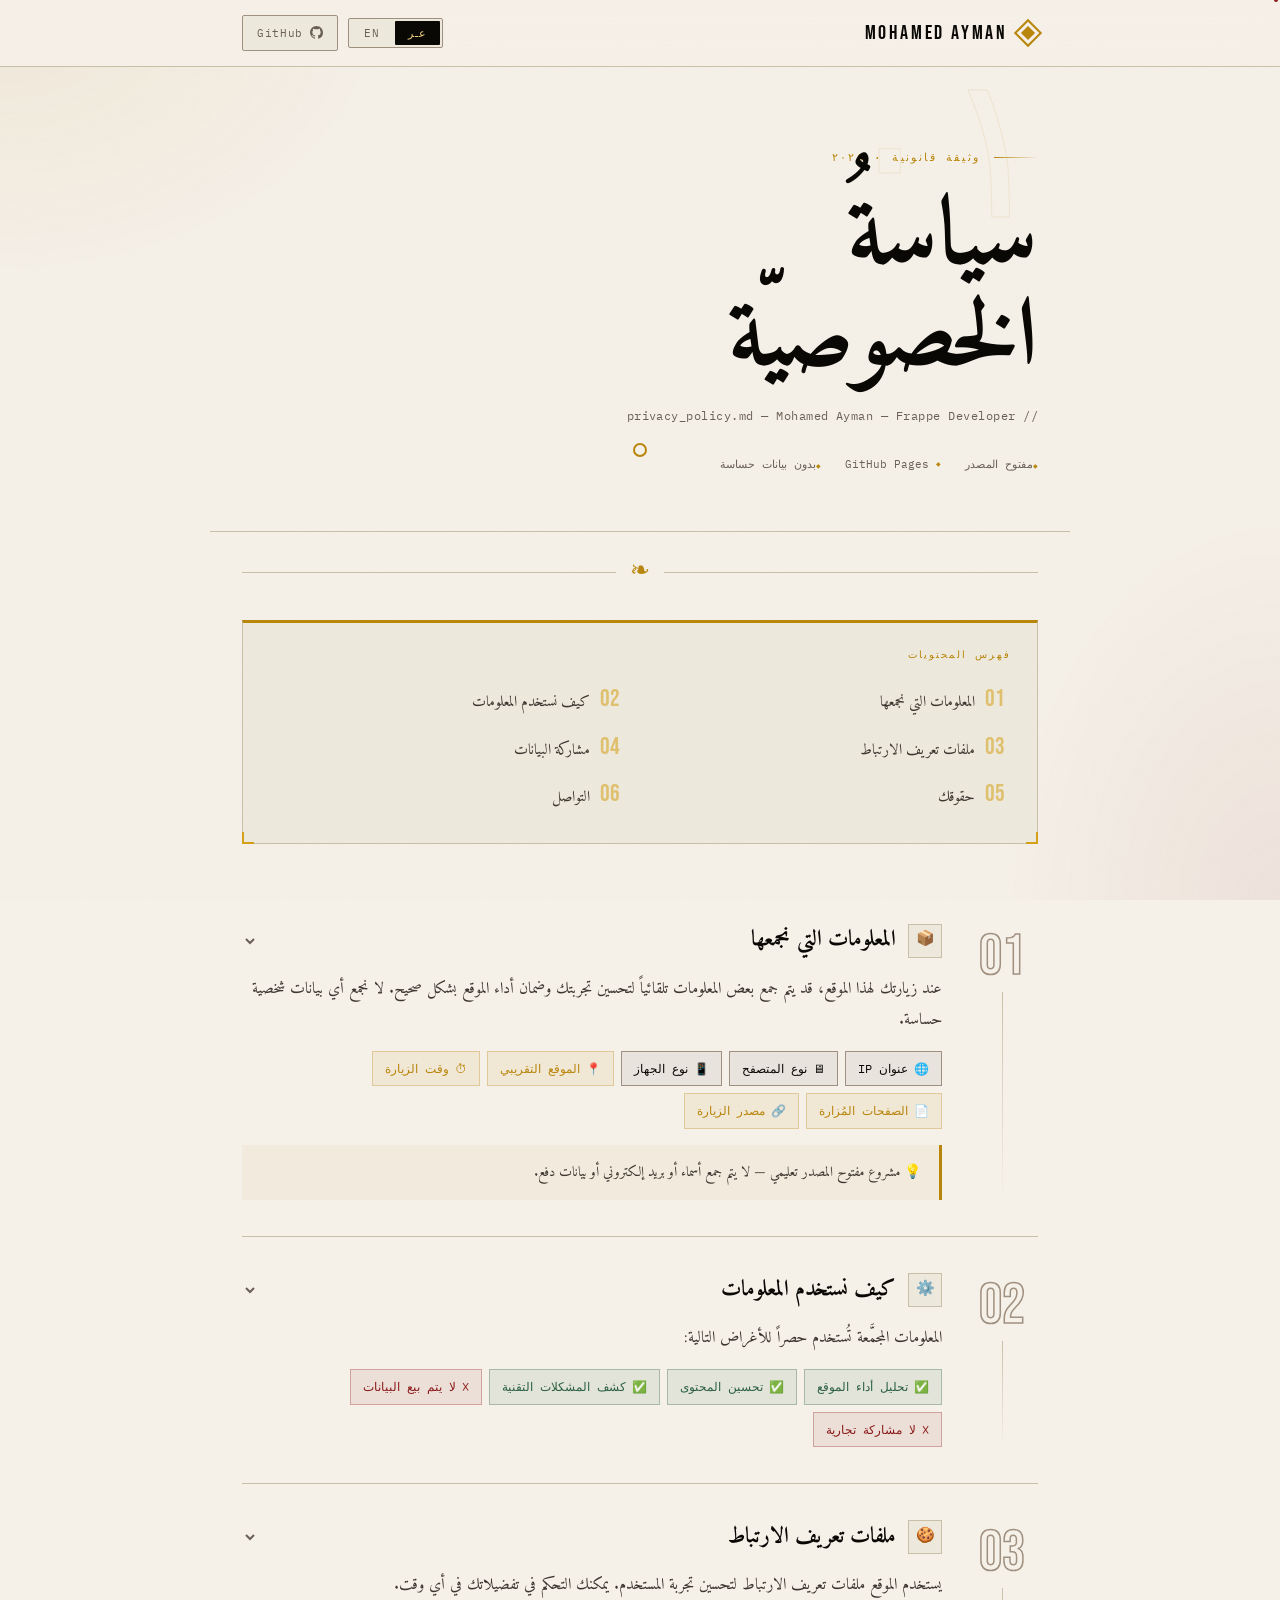
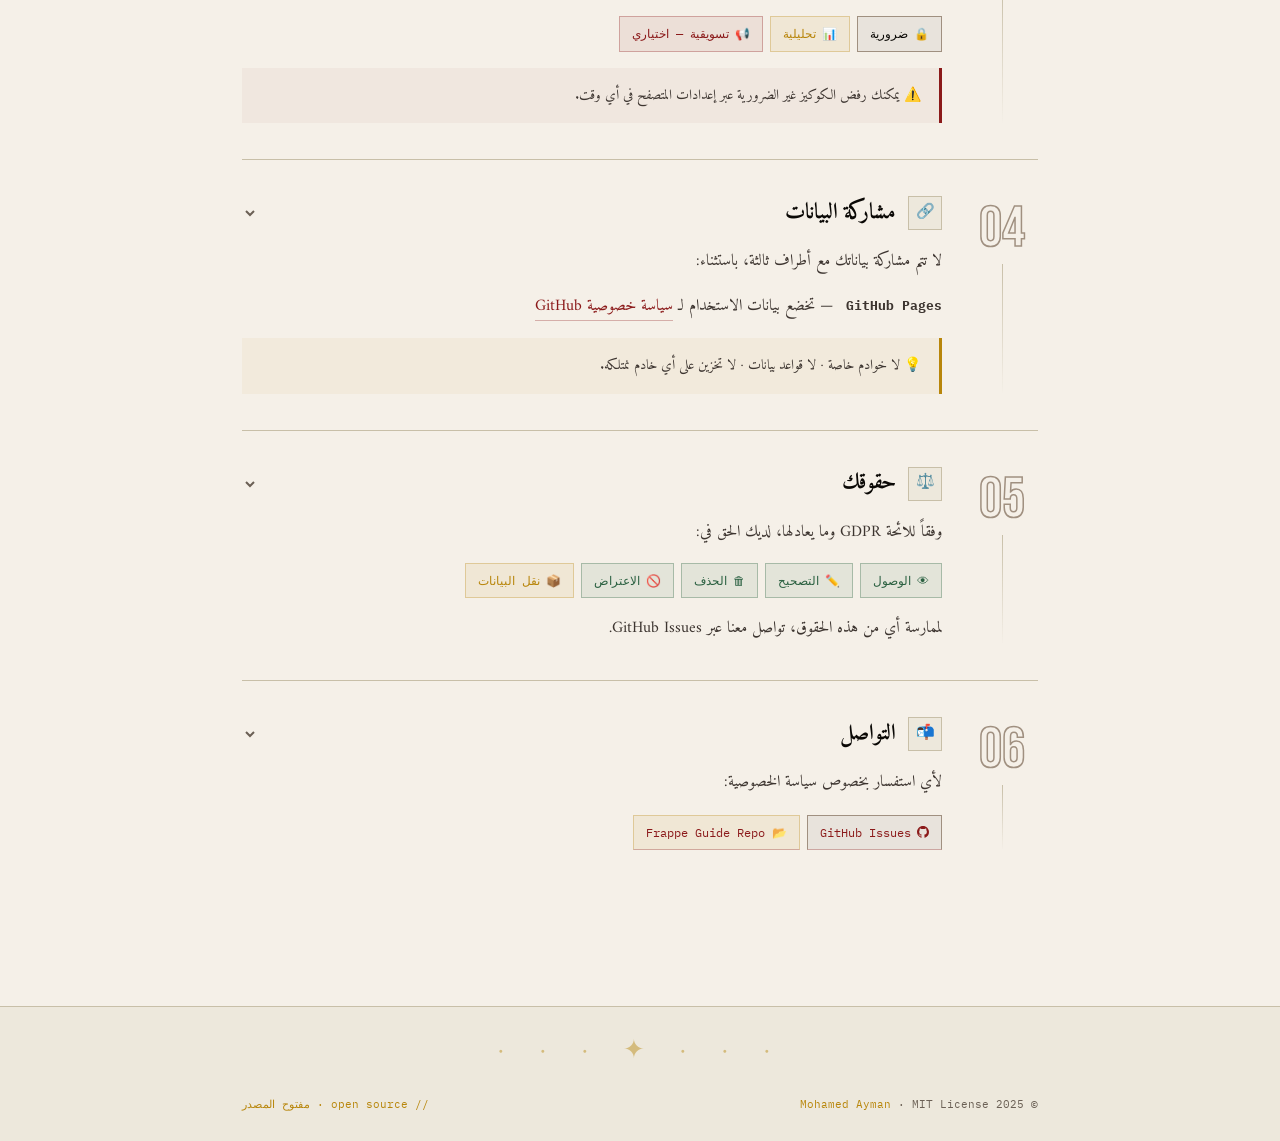
==== commit a7a87d5b: "new edition" ====
--- a/policy/policy.html
+++ b/policy/policy.html
@@ -10,7 +10,7 @@
   <meta name="robots" content="index, follow" />
   <meta name="theme-color" content="#0a0805" />
   <meta name="twitter:card" content="summary_large_image" />
-  <meta name="twitter:title" content="سياسة الخصوصية — Mohamed Ayman" />
+      <meta name="twitter:title" content="سياسة الخصوصية — Mohamed Ayman" />
   <meta name="twitter:description" content="سياسة الخصوصية — Mohamed Ayman" />
   <meta property="og:type" content="website" />
   <meta property="og:title" content="سياسة الخصوصية — Mohamed Ayman" />
@@ -674,10 +674,24 @@
   /* CURSOR */
   const cur = document.getElementById('cur');
   const dot = document.getElementById('cur-dot');
+  let curX = window.innerWidth / 2, curY = window.innerHeight / 2;
+  let mouseX = curX, mouseY = curY;
+
   document.addEventListener('mousemove', e => {
-    cur.style.left = e.clientX + 'px'; cur.style.top = e.clientY + 'px';
-    dot.style.left = e.clientX + 'px'; dot.style.top = e.clientY + 'px';
+    mouseX = e.clientX;
+    mouseY = e.clientY;
+    dot.style.left = mouseX + 'px';
+    dot.style.top = mouseY + 'px';
   });
+
+  function animateCursor() {
+    curX += (mouseX - curX) * 0.15;
+    curY += (mouseY - curY) * 0.15;
+    cur.style.left = curX + 'px';
+    cur.style.top = curY + 'px';
+    requestAnimationFrame(animateCursor);
+  }
+  animateCursor();
   document.querySelectorAll('a,button,.sec-hdr,.toc-g a').forEach(el => {
     el.addEventListener('mouseenter', () => cur.classList.add('h'));
     el.addEventListener('mouseleave', () => cur.classList.remove('h'));
@@ -685,6 +699,8 @@
 
   /* LANGUAGE */
   let lang = localStorage.getItem('lp') || 'ar';
+  const fadeEls = document.querySelectorAll('.hero, .toc-wrap, .content, footer');
+  fadeEls.forEach(el => el.style.transition = 'opacity 0.3s ease-out');
 
   function getDisplay(el) {
     const t = el.tagName;
@@ -692,20 +708,28 @@
     return 'block';
   }
 
-  function setLang(l) {
-    lang = l;
-    document.querySelectorAll('.la').forEach(el =>
-      el.style.display = l === 'ar' ? getDisplay(el) : 'none'
-    );
-    document.querySelectorAll('.le').forEach(el =>
-      el.style.display = l === 'en' ? getDisplay(el) : 'none'
-    );
-    document.querySelectorAll('.lb').forEach(b =>
-      b.classList.toggle('active', b.dataset.lang === l)
-    );
-    document.documentElement.dir  = l === 'ar' ? 'rtl' : 'ltr';
-    document.documentElement.lang = l;
-    localStorage.setItem('lp', l);
+  function setLang(l, isInit = false) {
+    if (!isInit && lang === l && document.documentElement.lang === l) return;
+    
+    fadeEls.forEach(el => el.style.opacity = '0');
+    
+    setTimeout(() => {
+      lang = l;
+      document.querySelectorAll('.la').forEach(el =>
+        el.style.display = l === 'ar' ? getDisplay(el) : 'none'
+      );
+      document.querySelectorAll('.le').forEach(el =>
+        el.style.display = l === 'en' ? getDisplay(el) : 'none'
+      );
+      document.querySelectorAll('.lb').forEach(b =>
+        b.classList.toggle('active', b.dataset.lang === l)
+      );
+      document.documentElement.dir  = l === 'ar' ? 'rtl' : 'ltr';
+      document.documentElement.lang = l;
+      localStorage.setItem('lp', l);
+      
+      fadeEls.forEach(el => el.style.opacity = '1');
+    }, isInit ? 0 : 300);
   }
 
   /* COLLAPSIBLE */
@@ -714,10 +738,14 @@
   /* SCROLL */
   const prog = document.getElementById('prog');
   const st   = document.getElementById('st');
+  const ghosts = document.querySelectorAll('.hero-ghost');
   window.addEventListener('scroll', () => {
-    const p = window.scrollY / (document.documentElement.scrollHeight - window.innerHeight) * 100;
+    const sy = window.scrollY;
+    ghosts.forEach(g => g.style.transform = `translateY(${sy * 0.35}px)`);
+    
+    const p = sy / (document.documentElement.scrollHeight - window.innerHeight) * 100;
     prog.style.width = p + '%';
-    st.classList.toggle('on', window.scrollY > 400);
+    st.classList.toggle('on', sy > 400);
   }, { passive: true });
 
   /* REVEAL */
@@ -730,7 +758,7 @@
   });
 
   /* INIT */
-  setLang(lang);
+  setLang(lang, true);
 </script>
 <script src="/using-statics/user-data-to-tm.js"></script>
 </body>
